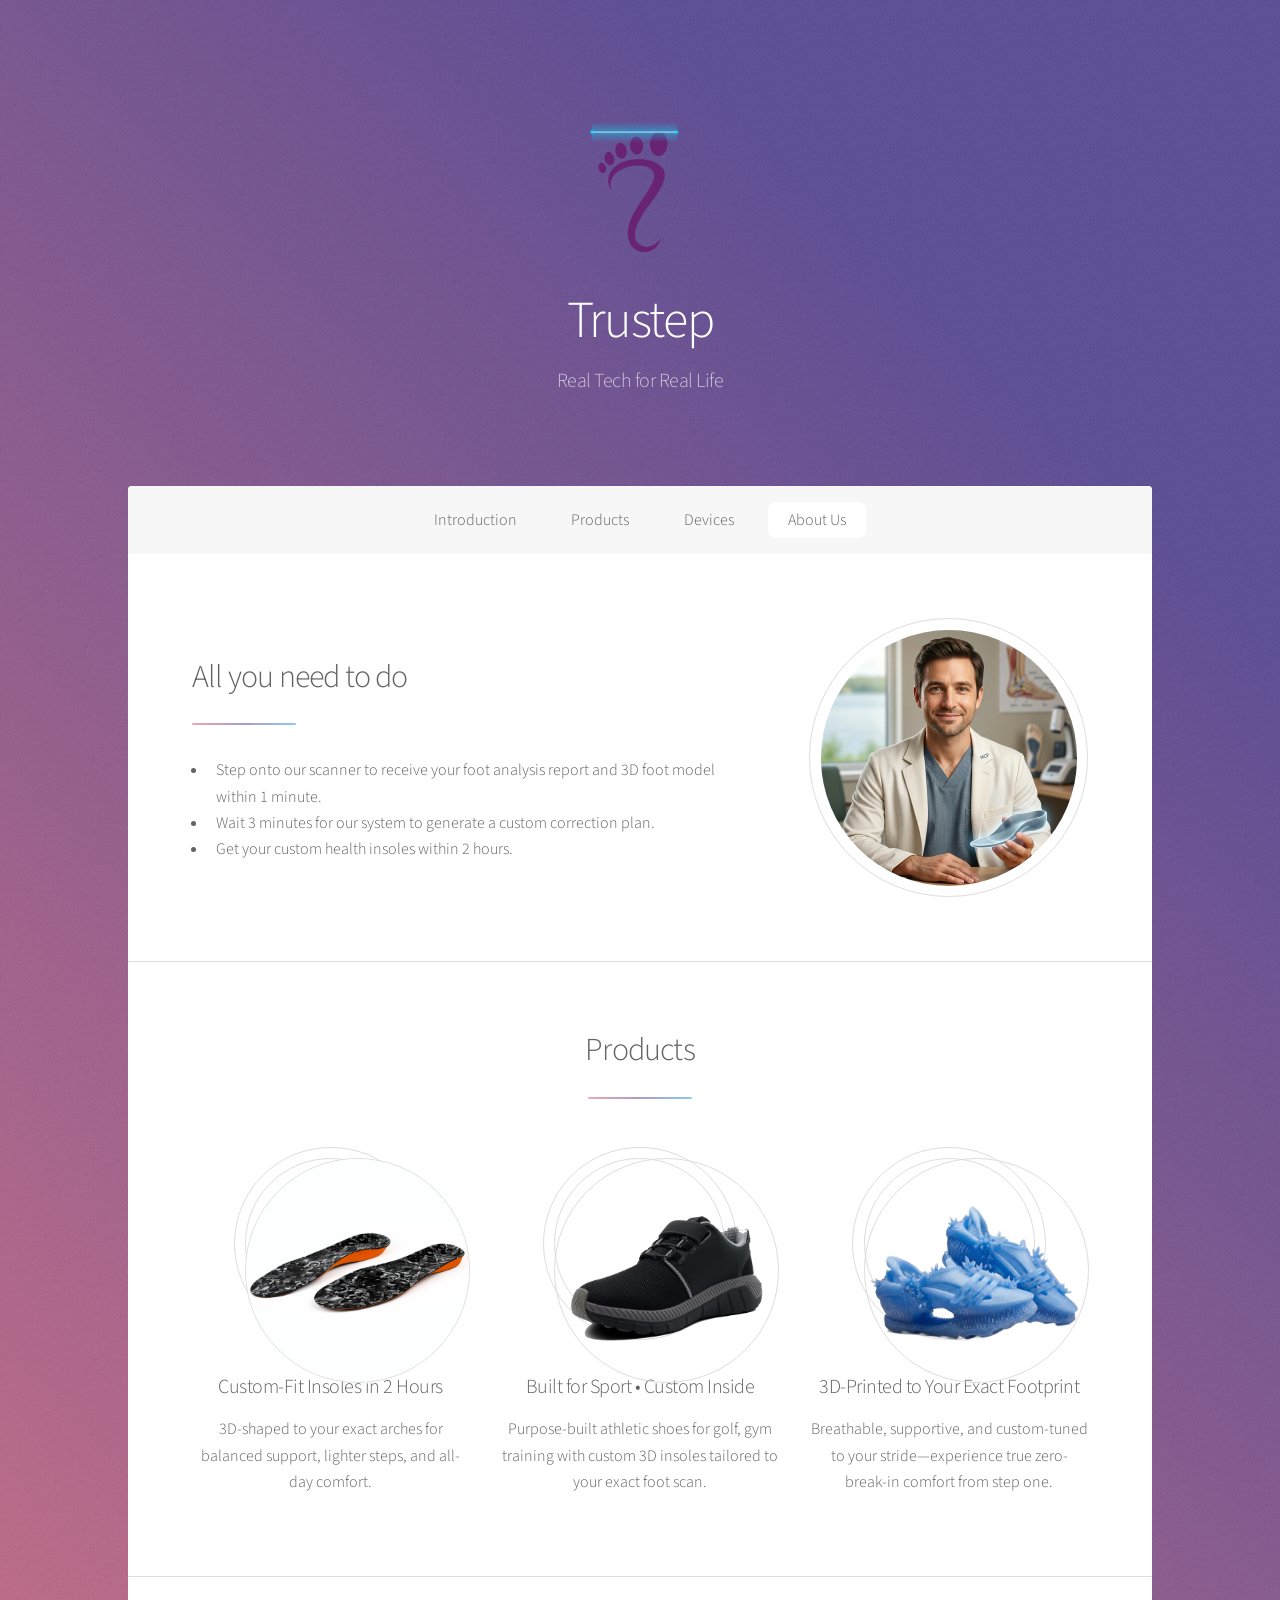
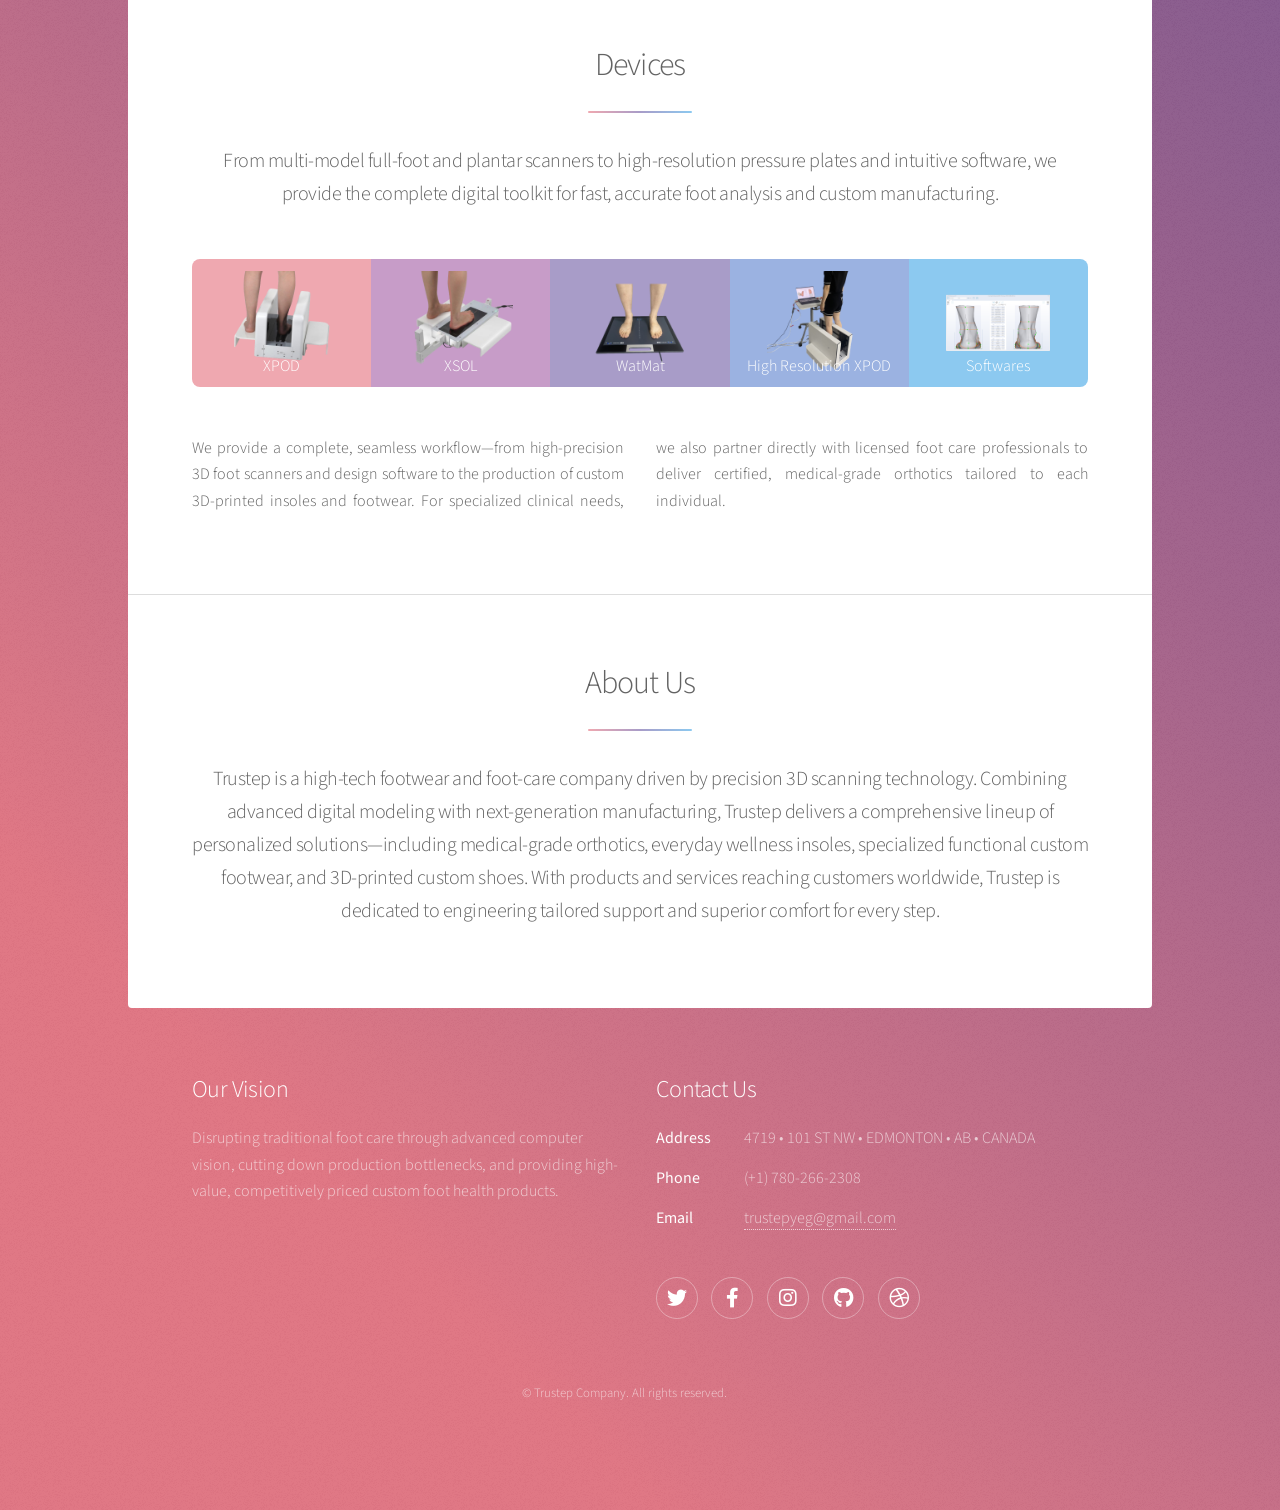
==== index.html @ 78e0ed6f "更改功能性运动鞋描述" ====
﻿<!DOCTYPE HTML>
<!--
	Stellar by HTML5 UP
	html5up.net | @ajlkn
	Free for personal and commercial use under the CCA 3.0 license (html5up.net/license)
-->
<html lang="en">

<head>
	<meta charset="utf-8" />
	<meta name="viewport" content="width=device-width, initial-scale=1, user-scalable=no" />
	<title>Trustep | 3D Foot Scanning, Custom Orthotics &amp; Footwear</title>
	<meta name="description"
		content="Trustep combines precision 3D foot scanning with custom insoles, medical-grade orthotics, and 3D-printed footwear for personalized comfort and support." />
	<link rel="canonical" href="https://trustep.ca/" />
	<meta property="og:type" content="website" />
	<meta property="og:site_name" content="Trustep" />
	<meta property="og:title" content="Trustep | 3D Foot Scanning, Custom Orthotics &amp; Footwear" />
	<meta property="og:description"
		content="Precision 3D foot scanning, custom insoles, medical-grade orthotics, and 3D-printed footwear for personalized comfort and support." />
	<meta property="og:url" content="https://trustep.ca/" />
	<meta property="og:image" content="https://trustep.ca/images/xpod_preview.png" />
	<meta name="twitter:card" content="summary_large_image" />
	<meta name="twitter:title" content="Trustep | 3D Foot Scanning, Custom Orthotics &amp; Footwear" />
	<meta name="twitter:description"
		content="Precision 3D foot scanning, custom insoles, medical-grade orthotics, and 3D-printed footwear for personalized comfort and support." />
	<meta name="twitter:image" content="https://trustep.ca/images/xpod_preview.png" />
	<script type="application/ld+json">
	{
		"@context": "https://schema.org",
		"@type": "Organization",
		"name": "Trustep",
		"url": "https://trustep.ca/",
		"logo": "https://trustep.ca/images/logo.svg",
		"description": "Trustep combines precision 3D foot scanning with custom insoles, medical-grade orthotics, and 3D-printed footwear."
	}
	</script>
	<link rel="stylesheet" href="assets/css/main.css" />
	<noscript>
		<link rel="stylesheet" href="assets/css/noscript.css" />
	</noscript>
</head>

<body class="is-preload">

	<!-- Wrapper -->
	<div id="wrapper">

		<!-- Header -->
		<header id="header" class="alt">
			<span class="logo"><img src="images/logo.svg" alt="" /></span>
			<h1>Trustep</h1>
			<p>Real Tech for Real Life</p>
		</header>

		<!-- Nav -->
		<nav id="nav">
			<ul>
				<li><a href="#intro" class="active">Introduction</a></li>
				<li><a href="#first">Products</a></li>
				<li><a href="#second">Devices</a></li>
				<li><a href="#cta">About Us</a></li>
			</ul>
		</nav>

		<!-- Main -->
		<div id="main">

			<!-- Introduction -->
			<section id="intro" class="main">
				<div class="spotlight">
					<div class="content">
						<header class="major">
							<h2>All you need to do</h2>
						</header>
						<ul>
							<li>Step onto our scanner to receive your foot analysis report and 3D foot model within 1
								minute.</li>
							<li>Wait 3 minutes for our system to generate a custom correction plan.</li>
							<li>Get
								your custom health insoles within 2 hours.</li>
						</ul>
						<!-- <ul class="actions">
							<li><a href="generic.html" class="button">Learn More</a></li>
						</ul> -->
					</div>
					<span class="image"><img src="images/ai_avatar.png" alt="Trustep foot scanning technology" /></span>
				</div>
			</section>

			<!-- First Section -->
			<section id="first" class="main special">
				<header class="major">
					<h2>Products</h2>
				</header>
				<ul class="features">
					<li>
						<span class="icon solid major style1 fa-code image-only"><img class="feature-image"
								src="images/insoles.png" alt="Insoles"></span>
						<h3>Custom-Fit Insoles in 2 Hours</h3>
						<p>3D-shaped to your exact arches for balanced support, lighter steps, and all-day comfort.</p>
					</li>
					<li>
						<span class="icon major style3 fa-copy image-only"><img class="feature-image"
								src="images/shoe.png" alt="Custom-fit footwear by Trustep"></span>
						<h3>Built for Sport &bull; Custom Inside</h3>
						<p>Purpose-built athletic shoes for golf, gym training with
							custom 3D insoles tailored to your exact foot scan.</p>
					</li>
					<li>
						<span class="icon major style5 fa-gem image-only"><img class="feature-image"
								src="images/3Dshoes.png" alt="3D Print Shoes"></span>
						<h3>3D-Printed to Your Exact Footprint</h3>
						<p>Breathable, supportive, and custom-tuned to your stride—experience true zero-break-in comfort
							from step one.</p>
					</li>
				</ul>
				<footer class="major">
					<!-- <ul class="actions special">
						<li><a href="generic.html" class="button">Learn More</a></li>
					</ul> -->
				</footer>
			</section>

			<!-- Second Section -->
			<section id="second" class="main special">
				<header class="major">
					<h2>Devices</h2>
					<p>From multi-model full-foot and plantar scanners to high-resolution pressure plates and intuitive
						software, we provide the complete digital toolkit for fast, accurate foot analysis and custom
						manufacturing.</p>
				</header>
				<ul class="statistics">
					<li class="style1 image-tile">
						<div class="image-tile__content">
							<img src="images/xpod_preview.png" alt="XPOD preview">
							<span>XPOD</span>
						</div>
					</li>
					<li class="style2 image-tile">
						<div class="image-tile__content">
							<img src="images/xsole_preview.png" alt="XSOL preview">
							<span>XSOL</span>
						</div>
					</li>
					<li class="style3 image-tile">
						<div class="image-tile__content">
							<img src="images/mat_preview.png" alt="MAT preview">
							<span>WatMat</span>
						</div>
					</li>
					<li class="style4 image-tile">
						<div class="image-tile__content">
							<img src="images/xpod_hd350_preview.png" alt="XOPD HD350 preview">
							<span>High Resolution XPOD</span>
						</div>
					</li>
					<li class="style5 image-tile">
						<div class="image-tile__content">
							<img src="images/software_preview.png" alt="Softwares preview">
							<span>Softwares</span>
						</div>
					</li>
				</ul>
				<p class="content">We provide a complete, seamless workflow—from high-precision 3D foot scanners and
					design software to the production of custom 3D-printed insoles and footwear. For specialized
					clinical needs, we also partner directly with licensed foot care professionals to deliver certified,
					medical-grade orthotics tailored to each individual.</p>
				<footer class="major">
					<!-- <ul class="actions special">
						<li><a href="generic.html" class="button">Learn More</a></li>
					</ul> -->
				</footer>
			</section>

			<!-- Get Started -->
			<section id="cta" class="main special">
				<header class="major">
					<h2>About Us</h2>
					<p>Trustep is a high-tech footwear and foot-care company driven by precision 3D scanning technology.
						Combining advanced digital modeling with next-generation manufacturing, Trustep delivers a
						comprehensive lineup of personalized solutions—including medical-grade orthotics, everyday
						wellness insoles, specialized functional custom footwear, and 3D-printed custom shoes. With
						products and services reaching customers worldwide, Trustep is dedicated to engineering tailored
						support and superior comfort for every step.</p>
				</header>
				<footer class="major">
					<!-- <ul class="actions special">
						<li><a href="generic.html" class="button primary">Get Started</a></li>
						<li><a href="generic.html" class="button">Learn More</a></li>
					</ul> -->
				</footer>
			</section>

		</div>

		<!-- Footer -->
		<footer id="footer">
			<section>
				<h2>Our Vision</h2>
				<p>Disrupting traditional foot care through advanced computer vision, cutting down production
					bottlenecks, and providing high-value, competitively priced custom foot health products.</p>
				<!-- <ul class="actions">
					<li><a href="generic.html" class="button">Learn More</a></li>
				</ul> -->
			</section>
			<section>
				<h2>Contact Us</h2>
				<dl class="alt">
					<dt>Address</dt>
					<dd>4719 &bull; 101 ST NW &bull; EDMONTON &bull; AB &bull; CANADA</dd>
					<dt>Phone</dt>
					<dd>(+1) 780-266-2308</dd>
					<dt>Email</dt>
					<dd><a href="mailto:trustepyeg@gmail.com">trustepyeg@gmail.com</a></dd>
				</dl>
				<ul class="icons">
					<li><a href="#" class="icon brands fa-twitter alt"><span class="label">Twitter</span></a></li>
					<li><a href="https://www.facebook.com/profile.php?id=61588137684537"
							class="icon brands fa-facebook-f alt" target="_blank" rel="noopener noreferrer"><span
								class="label">Facebook</span></a></li>
					<li><a href="#" class="icon brands fa-instagram alt"><span class="label">Instagram</span></a></li>
					<li><a href="#" class="icon brands fa-github alt"><span class="label">GitHub</span></a></li>
					<li><a href="#" class="icon brands fa-dribbble alt"><span class="label">Dribbble</span></a></li>
				</ul>
			</section>
			<p class="copyright">&copy; Trustep Company. All rights reserved.</p>
		</footer>

	</div>

	<!-- Scripts -->
	<script src="assets/js/jquery.min.js"></script>
	<script src="assets/js/jquery.scrollex.min.js"></script>
	<script src="assets/js/jquery.scrolly.min.js"></script>
	<script src="assets/js/browser.min.js"></script>
	<script src="assets/js/breakpoints.min.js"></script>
	<script src="assets/js/util.js"></script>
	<script src="assets/js/main.js"></script>

</body>

</html>
---- assets/css/main.css ----
@import url(fontawesome-all.min.css);
@import 'https://fonts.googleapis.com/css?family=Source+Sans+Pro:300,400';

/*
	Stellar by HTML5 UP
	html5up.net | @ajlkn
	Free for personal and commercial use under the CCA 3.0 license (html5up.net/license)
*/

html, body, div, span, applet, object,
iframe, h1, h2, h3, h4, h5, h6, p, blockquote,
pre, a, abbr, acronym, address, big, cite,
code, del, dfn, em, img, ins, kbd, q, s, samp,
small, strike, strong, sub, sup, tt, var, b,
u, i, center, dl, dt, dd, ol, ul, li, fieldset,
form, label, legend, table, caption, tbody,
tfoot, thead, tr, th, td, article, aside,
canvas, details, embed, figure, figcaption,
footer, header, hgroup, menu, nav, output, ruby,
section, summary, time, mark, audio, video {
	margin: 0;
	padding: 0;
	border: 0;
	font-size: 100%;
	font: inherit;
	vertical-align: baseline;}

article, aside, details, figcaption, figure,
footer, header, hgroup, menu, nav, section {
	display: block;}

body {
	line-height: 1;
}

ol, ul {
	list-style: none;
}

blockquote, q {
	quotes: none;
}

	blockquote:before, blockquote:after, q:before, q:after {
		content: '';
		content: none;
	}

table {
	border-collapse: collapse;
	border-spacing: 0;
}

body {
	-webkit-text-size-adjust: none;
}

mark {
	background-color: transparent;
	color: inherit;
}

input::-moz-focus-inner {
	border: 0;
	padding: 0;
}

input, select, textarea {
	-moz-appearance: none;
	-webkit-appearance: none;
	-ms-appearance: none;
	appearance: none;
}

/* Basic */

	@-ms-viewport {
		width: device-width;
	}

	body {
		-ms-overflow-style: scrollbar;
	}

	@media screen and (max-width: 480px) {

		html, body {
			min-width: 320px;
		}

	}

	html {
		box-sizing: border-box;
	}

	*, *:before, *:after {
		box-sizing: inherit;
	}

	body {
		background-color: #935d8c;
		background-image: url("images/overlay.png"), -moz-linear-gradient(45deg, #e37682 15%, #5f4d93 85%);
		background-image: url("images/overlay.png"), -webkit-linear-gradient(45deg, #e37682 15%, #5f4d93 85%);
		background-image: url("images/overlay.png"), -ms-linear-gradient(45deg, #e37682 15%, #5f4d93 85%);
		background-image: url("images/overlay.png"), linear-gradient(45deg, #e37682 15%, #5f4d93 85%);
	}

		body.is-preload *, body.is-preload *:before, body.is-preload *:after {
			-moz-animation: none !important;
			-webkit-animation: none !important;
			-ms-animation: none !important;
			animation: none !important;
			-moz-transition: none !important;
			-webkit-transition: none !important;
			-ms-transition: none !important;
			transition: none !important;
		}

/* Type */

	body {
		background-color: #935d8c;
		color: rgba(255, 255, 255, 0.65);
	}

	body, input, select, textarea {
		font-family: "Source Sans Pro", Helvetica, sans-serif;
		font-size: 17pt;
		font-weight: 300;
		line-height: 1.65;
	}

		@media screen and (max-width: 1680px) {

			body, input, select, textarea {
				font-size: 14pt;
			}

		}

		@media screen and (max-width: 1280px) {

			body, input, select, textarea {
				font-size: 12pt;
			}

		}

		@media screen and (max-width: 360px) {

			body, input, select, textarea {
				font-size: 11pt;
			}

		}

	a {
		-moz-transition: color 0.2s ease, border-bottom 0.2s ease;
		-webkit-transition: color 0.2s ease, border-bottom 0.2s ease;
		-ms-transition: color 0.2s ease, border-bottom 0.2s ease;
		transition: color 0.2s ease, border-bottom 0.2s ease;
		text-decoration: none;
		border-bottom: dotted 1px;
		color: inherit;
	}

		a:hover {
			border-bottom-color: transparent;
		}

	strong, b {
		font-weight: 400;
	}

	em, i {
		font-style: italic;
	}

	p {
		margin: 0 0 2em 0;
	}

		p.content {
			-moz-columns: 20em 2;
			-webkit-columns: 20em 2;
			-ms-columns: 20em 2;
			columns: 20em 2;
			-moz-column-gap: 2em;
			-webkit-column-gap: 2em;
			-ms-column-gap: 2em;
			column-gap: 2em;
			text-align: justify;
		}

	h1, h2, h3, h4, h5, h6 {
		font-weight: 300;
		line-height: 1.5;
		margin: 0 0 0.7em 0;
		letter-spacing: -0.025em;
	}

		h1 a, h2 a, h3 a, h4 a, h5 a, h6 a {
			color: inherit;
			text-decoration: none;
		}

	h1 {
		font-size: 2.5em;
		line-height: 1.2;
	}

	h2 {
		font-size: 1.5em;
	}

	h3 {
		font-size: 1.25em;
	}

	h4 {
		font-size: 1.1em;
	}

	h5 {
		font-size: 0.9em;
	}

	h6 {
		font-size: 0.7em;
	}

	@media screen and (max-width: 736px) {

		h1 {
			font-size: 2em;
		}

	}

	sub {
		font-size: 0.8em;
		position: relative;
		top: 0.5em;
	}

	sup {
		font-size: 0.8em;
		position: relative;
		top: -0.5em;
	}

	blockquote {
		border-left: solid 4px;
		font-style: italic;
		margin: 0 0 2em 0;
		padding: 0.5em 0 0.5em 2em;
	}

	code {
		border-radius: 8px;
		border: solid 1px;
		font-family: "Courier New", monospace;
		font-size: 0.9em;
		margin: 0 0.25em;
		padding: 0.25em 0.65em;
	}

	pre {
		-webkit-overflow-scrolling: touch;
		font-family: "Courier New", monospace;
		font-size: 0.9em;
		margin: 0 0 2em 0;
	}

		pre code {
			display: block;
			line-height: 1.75;
			padding: 1em 1.5em;
			overflow-x: auto;
		}

	hr {
		border: 0;
		border-bottom: solid 1px;
		margin: 2em 0;
	}

		hr.major {
			margin: 3em 0;
		}

	.align-left {
		text-align: left;
	}

	.align-center {
		text-align: center;
	}

	.align-right {
		text-align: right;
	}

	input, select, textarea {
		color: #ffffff;
	}

	a:hover {
		color: #ffffff;
	}

	strong, b {
		color: #ffffff;
	}

	h1, h2, h3, h4, h5, h6 {
		color: #ffffff;
	}

	blockquote {
		border-left-color: rgba(255, 255, 255, 0.35);
	}

	code {
		background: rgba(255, 255, 255, 0.075);
		border-color: rgba(255, 255, 255, 0.35);
	}

	hr {
		border-bottom-color: rgba(255, 255, 255, 0.35);
	}

/* Row */

	.row {
		display: flex;
		flex-wrap: wrap;
		box-sizing: border-box;
		align-items: stretch;
	}

		.row > * {
			box-sizing: border-box;
		}

		.row.gtr-uniform > * > :last-child {
			margin-bottom: 0;
		}

		.row.aln-left {
			justify-content: flex-start;
		}

		.row.aln-center {
			justify-content: center;
		}

		.row.aln-right {
			justify-content: flex-end;
		}

		.row.aln-top {
			align-items: flex-start;
		}

		.row.aln-middle {
			align-items: center;
		}

		.row.aln-bottom {
			align-items: flex-end;
		}

		.row > .imp {
			order: -1;
		}

		.row > .col-1 {
			width: 8.33333%;
		}

		.row > .off-1 {
			margin-left: 8.33333%;
		}

		.row > .col-2 {
			width: 16.66667%;
		}

		.row > .off-2 {
			margin-left: 16.66667%;
		}

		.row > .col-3 {
			width: 25%;
		}

		.row > .off-3 {
			margin-left: 25%;
		}

		.row > .col-4 {
			width: 33.33333%;
		}

		.row > .off-4 {
			margin-left: 33.33333%;
		}

		.row > .col-5 {
			width: 41.66667%;
		}

		.row > .off-5 {
			margin-left: 41.66667%;
		}

		.row > .col-6 {
			width: 50%;
		}

		.row > .off-6 {
			margin-left: 50%;
		}

		.row > .col-7 {
			width: 58.33333%;
		}

		.row > .off-7 {
			margin-left: 58.33333%;
		}

		.row > .col-8 {
			width: 66.66667%;
		}

		.row > .off-8 {
			margin-left: 66.66667%;
		}

		.row > .col-9 {
			width: 75%;
		}

		.row > .off-9 {
			margin-left: 75%;
		}

		.row > .col-10 {
			width: 83.33333%;
		}

		.row > .off-10 {
			margin-left: 83.33333%;
		}

		.row > .col-11 {
			width: 91.66667%;
		}

		.row > .off-11 {
			margin-left: 91.66667%;
		}

		.row > .col-12 {
			width: 100%;
		}

		.row > .off-12 {
			margin-left: 100%;
		}

		.row.gtr-0 {
			margin-top: 0;
			margin-left: 0em;
		}

			.row.gtr-0 > * {
				padding: 0 0 0 0em;
			}

			.row.gtr-0.gtr-uniform {
				margin-top: 0em;
			}

				.row.gtr-0.gtr-uniform > * {
					padding-top: 0em;
				}

		.row.gtr-25 {
			margin-top: 0;
			margin-left: -0.375em;
		}

			.row.gtr-25 > * {
				padding: 0 0 0 0.375em;
			}

			.row.gtr-25.gtr-uniform {
				margin-top: -0.375em;
			}

				.row.gtr-25.gtr-uniform > * {
					padding-top: 0.375em;
				}

		.row.gtr-50 {
			margin-top: 0;
			margin-left: -0.75em;
		}

			.row.gtr-50 > * {
				padding: 0 0 0 0.75em;
			}

			.row.gtr-50.gtr-uniform {
				margin-top: -0.75em;
			}

				.row.gtr-50.gtr-uniform > * {
					padding-top: 0.75em;
				}

		.row {
			margin-top: 0;
			margin-left: -1.5em;
		}

			.row > * {
				padding: 0 0 0 1.5em;
			}

			.row.gtr-uniform {
				margin-top: -1.5em;
			}

				.row.gtr-uniform > * {
					padding-top: 1.5em;
				}

		.row.gtr-150 {
			margin-top: 0;
			margin-left: -2.25em;
		}

			.row.gtr-150 > * {
				padding: 0 0 0 2.25em;
			}

			.row.gtr-150.gtr-uniform {
				margin-top: -2.25em;
			}

				.row.gtr-150.gtr-uniform > * {
					padding-top: 2.25em;
				}

		.row.gtr-200 {
			margin-top: 0;
			margin-left: -3em;
		}

			.row.gtr-200 > * {
				padding: 0 0 0 3em;
			}

			.row.gtr-200.gtr-uniform {
				margin-top: -3em;
			}

				.row.gtr-200.gtr-uniform > * {
					padding-top: 3em;
				}

		@media screen and (max-width: 1680px) {

			.row {
				display: flex;
				flex-wrap: wrap;
				box-sizing: border-box;
				align-items: stretch;
			}

				.row > * {
					box-sizing: border-box;
				}

				.row.gtr-uniform > * > :last-child {
					margin-bottom: 0;
				}

				.row.aln-left {
					justify-content: flex-start;
				}

				.row.aln-center {
					justify-content: center;
				}

				.row.aln-right {
					justify-content: flex-end;
				}

				.row.aln-top {
					align-items: flex-start;
				}

				.row.aln-middle {
					align-items: center;
				}

				.row.aln-bottom {
					align-items: flex-end;
				}

				.row > .imp-xlarge {
					order: -1;
				}

				.row > .col-1-xlarge {
					width: 8.33333%;
				}

				.row > .off-1-xlarge {
					margin-left: 8.33333%;
				}

				.row > .col-2-xlarge {
					width: 16.66667%;
				}

				.row > .off-2-xlarge {
					margin-left: 16.66667%;
				}

				.row > .col-3-xlarge {
					width: 25%;
				}

				.row > .off-3-xlarge {
					margin-left: 25%;
				}

				.row > .col-4-xlarge {
					width: 33.33333%;
				}

				.row > .off-4-xlarge {
					margin-left: 33.33333%;
				}

				.row > .col-5-xlarge {
					width: 41.66667%;
				}

				.row > .off-5-xlarge {
					margin-left: 41.66667%;
				}

				.row > .col-6-xlarge {
					width: 50%;
				}

				.row > .off-6-xlarge {
					margin-left: 50%;
				}

				.row > .col-7-xlarge {
					width: 58.33333%;
				}

				.row > .off-7-xlarge {
					margin-left: 58.33333%;
				}

				.row > .col-8-xlarge {
					width: 66.66667%;
				}

				.row > .off-8-xlarge {
					margin-left: 66.66667%;
				}

				.row > .col-9-xlarge {
					width: 75%;
				}

				.row > .off-9-xlarge {
					margin-left: 75%;
				}

				.row > .col-10-xlarge {
					width: 83.33333%;
				}

				.row > .off-10-xlarge {
					margin-left: 83.33333%;
				}

				.row > .col-11-xlarge {
					width: 91.66667%;
				}

				.row > .off-11-xlarge {
					margin-left: 91.66667%;
				}

				.row > .col-12-xlarge {
					width: 100%;
				}

				.row > .off-12-xlarge {
					margin-left: 100%;
				}

				.row.gtr-0 {
					margin-top: 0;
					margin-left: 0em;
				}

					.row.gtr-0 > * {
						padding: 0 0 0 0em;
					}

					.row.gtr-0.gtr-uniform {
						margin-top: 0em;
					}

						.row.gtr-0.gtr-uniform > * {
							padding-top: 0em;
						}

				.row.gtr-25 {
					margin-top: 0;
					margin-left: -0.375em;
				}

					.row.gtr-25 > * {
						padding: 0 0 0 0.375em;
					}

					.row.gtr-25.gtr-uniform {
						margin-top: -0.375em;
					}

						.row.gtr-25.gtr-uniform > * {
							padding-top: 0.375em;
						}

				.row.gtr-50 {
					margin-top: 0;
					margin-left: -0.75em;
				}

					.row.gtr-50 > * {
						padding: 0 0 0 0.75em;
					}

					.row.gtr-50.gtr-uniform {
						margin-top: -0.75em;
					}

						.row.gtr-50.gtr-uniform > * {
							padding-top: 0.75em;
						}

				.row {
					margin-top: 0;
					margin-left: -1.5em;
				}

					.row > * {
						padding: 0 0 0 1.5em;
					}

					.row.gtr-uniform {
						margin-top: -1.5em;
					}

						.row.gtr-uniform > * {
							padding-top: 1.5em;
						}

				.row.gtr-150 {
					margin-top: 0;
					margin-left: -2.25em;
				}

					.row.gtr-150 > * {
						padding: 0 0 0 2.25em;
					}

					.row.gtr-150.gtr-uniform {
						margin-top: -2.25em;
					}

						.row.gtr-150.gtr-uniform > * {
							padding-top: 2.25em;
						}

				.row.gtr-200 {
					margin-top: 0;
					margin-left: -3em;
				}

					.row.gtr-200 > * {
						padding: 0 0 0 3em;
					}

					.row.gtr-200.gtr-uniform {
						margin-top: -3em;
					}

						.row.gtr-200.gtr-uniform > * {
							padding-top: 3em;
						}

		}

		@media screen and (max-width: 1280px) {

			.row {
				display: flex;
				flex-wrap: wrap;
				box-sizing: border-box;
				align-items: stretch;
			}

				.row > * {
					box-sizing: border-box;
				}

				.row.gtr-uniform > * > :last-child {
					margin-bottom: 0;
				}

				.row.aln-left {
					justify-content: flex-start;
				}

				.row.aln-center {
					justify-content: center;
				}

				.row.aln-right {
					justify-content: flex-end;
				}

				.row.aln-top {
					align-items: flex-start;
				}

				.row.aln-middle {
					align-items: center;
				}

				.row.aln-bottom {
					align-items: flex-end;
				}

				.row > .imp-large {
					order: -1;
				}

				.row > .col-1-large {
					width: 8.33333%;
				}

				.row > .off-1-large {
					margin-left: 8.33333%;
				}

				.row > .col-2-large {
					width: 16.66667%;
				}

				.row > .off-2-large {
					margin-left: 16.66667%;
				}

				.row > .col-3-large {
					width: 25%;
				}

				.row > .off-3-large {
					margin-left: 25%;
				}

				.row > .col-4-large {
					width: 33.33333%;
				}

				.row > .off-4-large {
					margin-left: 33.33333%;
				}

				.row > .col-5-large {
					width: 41.66667%;
				}

				.row > .off-5-large {
					margin-left: 41.66667%;
				}

				.row > .col-6-large {
					width: 50%;
				}

				.row > .off-6-large {
					margin-left: 50%;
				}

				.row > .col-7-large {
					width: 58.33333%;
				}

				.row > .off-7-large {
					margin-left: 58.33333%;
				}

				.row > .col-8-large {
					width: 66.66667%;
				}

				.row > .off-8-large {
					margin-left: 66.66667%;
				}

				.row > .col-9-large {
					width: 75%;
				}

				.row > .off-9-large {
					margin-left: 75%;
				}

				.row > .col-10-large {
					width: 83.33333%;
				}

				.row > .off-10-large {
					margin-left: 83.33333%;
				}

				.row > .col-11-large {
					width: 91.66667%;
				}

				.row > .off-11-large {
					margin-left: 91.66667%;
				}

				.row > .col-12-large {
					width: 100%;
				}

				.row > .off-12-large {
					margin-left: 100%;
				}

				.row.gtr-0 {
					margin-top: 0;
					margin-left: 0em;
				}

					.row.gtr-0 > * {
						padding: 0 0 0 0em;
					}

					.row.gtr-0.gtr-uniform {
						margin-top: 0em;
					}

						.row.gtr-0.gtr-uniform > * {
							padding-top: 0em;
						}

				.row.gtr-25 {
					margin-top: 0;
					margin-left: -0.375em;
				}

					.row.gtr-25 > * {
						padding: 0 0 0 0.375em;
					}

					.row.gtr-25.gtr-uniform {
						margin-top: -0.375em;
					}

						.row.gtr-25.gtr-uniform > * {
							padding-top: 0.375em;
						}

				.row.gtr-50 {
					margin-top: 0;
					margin-left: -0.75em;
				}

					.row.gtr-50 > * {
						padding: 0 0 0 0.75em;
					}

					.row.gtr-50.gtr-uniform {
						margin-top: -0.75em;
					}

						.row.gtr-50.gtr-uniform > * {
							padding-top: 0.75em;
						}

				.row {
					margin-top: 0;
					margin-left: -1.5em;
				}

					.row > * {
						padding: 0 0 0 1.5em;
					}

					.row.gtr-uniform {
						margin-top: -1.5em;
					}

						.row.gtr-uniform > * {
							padding-top: 1.5em;
						}

				.row.gtr-150 {
					margin-top: 0;
					margin-left: -2.25em;
				}

					.row.gtr-150 > * {
						padding: 0 0 0 2.25em;
					}

					.row.gtr-150.gtr-uniform {
						margin-top: -2.25em;
					}

						.row.gtr-150.gtr-uniform > * {
							padding-top: 2.25em;
						}

				.row.gtr-200 {
					margin-top: 0;
					margin-left: -3em;
				}

					.row.gtr-200 > * {
						padding: 0 0 0 3em;
					}

					.row.gtr-200.gtr-uniform {
						margin-top: -3em;
					}

						.row.gtr-200.gtr-uniform > * {
							padding-top: 3em;
						}

		}

		@media screen and (max-width: 980px) {

			.row {
				display: flex;
				flex-wrap: wrap;
				box-sizing: border-box;
				align-items: stretch;
			}

				.row > * {
					box-sizing: border-box;
				}

				.row.gtr-uniform > * > :last-child {
					margin-bottom: 0;
				}

				.row.aln-left {
					justify-content: flex-start;
				}

				.row.aln-center {
					justify-content: center;
				}

				.row.aln-right {
					justify-content: flex-end;
				}

				.row.aln-top {
					align-items: flex-start;
				}

				.row.aln-middle {
					align-items: center;
				}

				.row.aln-bottom {
					align-items: flex-end;
				}

				.row > .imp-medium {
					order: -1;
				}

				.row > .col-1-medium {
					width: 8.33333%;
				}

				.row > .off-1-medium {
					margin-left: 8.33333%;
				}

				.row > .col-2-medium {
					width: 16.66667%;
				}

				.row > .off-2-medium {
					margin-left: 16.66667%;
				}

				.row > .col-3-medium {
					width: 25%;
				}

				.row > .off-3-medium {
					margin-left: 25%;
				}

				.row > .col-4-medium {
					width: 33.33333%;
				}

				.row > .off-4-medium {
					margin-left: 33.33333%;
				}

				.row > .col-5-medium {
					width: 41.66667%;
				}

				.row > .off-5-medium {
					margin-left: 41.66667%;
				}

				.row > .col-6-medium {
					width: 50%;
				}

				.row > .off-6-medium {
					margin-left: 50%;
				}

				.row > .col-7-medium {
					width: 58.33333%;
				}

				.row > .off-7-medium {
					margin-left: 58.33333%;
				}

				.row > .col-8-medium {
					width: 66.66667%;
				}

				.row > .off-8-medium {
					margin-left: 66.66667%;
				}

				.row > .col-9-medium {
					width: 75%;
				}

				.row > .off-9-medium {
					margin-left: 75%;
				}

				.row > .col-10-medium {
					width: 83.33333%;
				}

				.row > .off-10-medium {
					margin-left: 83.33333%;
				}

				.row > .col-11-medium {
					width: 91.66667%;
				}

				.row > .off-11-medium {
					margin-left: 91.66667%;
				}

				.row > .col-12-medium {
					width: 100%;
				}

				.row > .off-12-medium {
					margin-left: 100%;
				}

				.row.gtr-0 {
					margin-top: 0;
					margin-left: 0em;
				}

					.row.gtr-0 > * {
						padding: 0 0 0 0em;
					}

					.row.gtr-0.gtr-uniform {
						margin-top: 0em;
					}

						.row.gtr-0.gtr-uniform > * {
							padding-top: 0em;
						}

				.row.gtr-25 {
					margin-top: 0;
					margin-left: -0.375em;
				}

					.row.gtr-25 > * {
						padding: 0 0 0 0.375em;
					}

					.row.gtr-25.gtr-uniform {
						margin-top: -0.375em;
					}

						.row.gtr-25.gtr-uniform > * {
							padding-top: 0.375em;
						}

				.row.gtr-50 {
					margin-top: 0;
					margin-left: -0.75em;
				}

					.row.gtr-50 > * {
						padding: 0 0 0 0.75em;
					}

					.row.gtr-50.gtr-uniform {
						margin-top: -0.75em;
					}

						.row.gtr-50.gtr-uniform > * {
							padding-top: 0.75em;
						}

				.row {
					margin-top: 0;
					margin-left: -1.5em;
				}

					.row > * {
						padding: 0 0 0 1.5em;
					}

					.row.gtr-uniform {
						margin-top: -1.5em;
					}

						.row.gtr-uniform > * {
							padding-top: 1.5em;
						}

				.row.gtr-150 {
					margin-top: 0;
					margin-left: -2.25em;
				}

					.row.gtr-150 > * {
						padding: 0 0 0 2.25em;
					}

					.row.gtr-150.gtr-uniform {
						margin-top: -2.25em;
					}

						.row.gtr-150.gtr-uniform > * {
							padding-top: 2.25em;
						}

				.row.gtr-200 {
					margin-top: 0;
					margin-left: -3em;
				}

					.row.gtr-200 > * {
						padding: 0 0 0 3em;
					}

					.row.gtr-200.gtr-uniform {
						margin-top: -3em;
					}

						.row.gtr-200.gtr-uniform > * {
							padding-top: 3em;
						}

		}

		@media screen and (max-width: 736px) {

			.row {
				display: flex;
				flex-wrap: wrap;
				box-sizing: border-box;
				align-items: stretch;
			}

				.row > * {
					box-sizing: border-box;
				}

				.row.gtr-uniform > * > :last-child {
					margin-bottom: 0;
				}

				.row.aln-left {
					justify-content: flex-start;
				}

				.row.aln-center {
					justify-content: center;
				}

				.row.aln-right {
					justify-content: flex-end;
				}

				.row.aln-top {
					align-items: flex-start;
				}

				.row.aln-middle {
					align-items: center;
				}

				.row.aln-bottom {
					align-items: flex-end;
				}

				.row > .imp-small {
					order: -1;
				}

				.row > .col-1-small {
					width: 8.33333%;
				}

				.row > .off-1-small {
					margin-left: 8.33333%;
				}

				.row > .col-2-small {
					width: 16.66667%;
				}

				.row > .off-2-small {
					margin-left: 16.66667%;
				}

				.row > .col-3-small {
					width: 25%;
				}

				.row > .off-3-small {
					margin-left: 25%;
				}

				.row > .col-4-small {
					width: 33.33333%;
				}

				.row > .off-4-small {
					margin-left: 33.33333%;
				}

				.row > .col-5-small {
					width: 41.66667%;
				}

				.row > .off-5-small {
					margin-left: 41.66667%;
				}

				.row > .col-6-small {
					width: 50%;
				}

				.row > .off-6-small {
					margin-left: 50%;
				}

				.row > .col-7-small {
					width: 58.33333%;
				}

				.row > .off-7-small {
					margin-left: 58.33333%;
				}

				.row > .col-8-small {
					width: 66.66667%;
				}

				.row > .off-8-small {
					margin-left: 66.66667%;
				}

				.row > .col-9-small {
					width: 75%;
				}

				.row > .off-9-small {
					margin-left: 75%;
				}

				.row > .col-10-small {
					width: 83.33333%;
				}

				.row > .off-10-small {
					margin-left: 83.33333%;
				}

				.row > .col-11-small {
					width: 91.66667%;
				}

				.row > .off-11-small {
					margin-left: 91.66667%;
				}

				.row > .col-12-small {
					width: 100%;
				}

				.row > .off-12-small {
					margin-left: 100%;
				}

				.row.gtr-0 {
					margin-top: 0;
					margin-left: 0em;
				}

					.row.gtr-0 > * {
						padding: 0 0 0 0em;
					}

					.row.gtr-0.gtr-uniform {
						margin-top: 0em;
					}

						.row.gtr-0.gtr-uniform > * {
							padding-top: 0em;
						}

				.row.gtr-25 {
					margin-top: 0;
					margin-left: -0.25em;
				}

					.row.gtr-25 > * {
						padding: 0 0 0 0.25em;
					}

					.row.gtr-25.gtr-uniform {
						margin-top: -0.25em;
					}

						.row.gtr-25.gtr-uniform > * {
							padding-top: 0.25em;
						}

				.row.gtr-50 {
					margin-top: 0;
					margin-left: -0.5em;
				}

					.row.gtr-50 > * {
						padding: 0 0 0 0.5em;
					}

					.row.gtr-50.gtr-uniform {
						margin-top: -0.5em;
					}

						.row.gtr-50.gtr-uniform > * {
							padding-top: 0.5em;
						}

				.row {
					margin-top: 0;
					margin-left: -1em;
				}

					.row > * {
						padding: 0 0 0 1em;
					}

					.row.gtr-uniform {
						margin-top: -1em;
					}

						.row.gtr-uniform > * {
							padding-top: 1em;
						}

				.row.gtr-150 {
					margin-top: 0;
					margin-left: -1.5em;
				}

					.row.gtr-150 > * {
						padding: 0 0 0 1.5em;
					}

					.row.gtr-150.gtr-uniform {
						margin-top: -1.5em;
					}

						.row.gtr-150.gtr-uniform > * {
							padding-top: 1.5em;
						}

				.row.gtr-200 {
					margin-top: 0;
					margin-left: -2em;
				}

					.row.gtr-200 > * {
						padding: 0 0 0 2em;
					}

					.row.gtr-200.gtr-uniform {
						margin-top: -2em;
					}

						.row.gtr-200.gtr-uniform > * {
							padding-top: 2em;
						}

		}

		@media screen and (max-width: 480px) {

			.row {
				display: flex;
				flex-wrap: wrap;
				box-sizing: border-box;
				align-items: stretch;
			}

				.row > * {
					box-sizing: border-box;
				}

				.row.gtr-uniform > * > :last-child {
					margin-bottom: 0;
				}

				.row.aln-left {
					justify-content: flex-start;
				}

				.row.aln-center {
					justify-content: center;
				}

				.row.aln-right {
					justify-content: flex-end;
				}

				.row.aln-top {
					align-items: flex-start;
				}

				.row.aln-middle {
					align-items: center;
				}

				.row.aln-bottom {
					align-items: flex-end;
				}

				.row > .imp-xsmall {
					order: -1;
				}

				.row > .col-1-xsmall {
					width: 8.33333%;
				}

				.row > .off-1-xsmall {
					margin-left: 8.33333%;
				}

				.row > .col-2-xsmall {
					width: 16.66667%;
				}

				.row > .off-2-xsmall {
					margin-left: 16.66667%;
				}

				.row > .col-3-xsmall {
					width: 25%;
				}

				.row > .off-3-xsmall {
					margin-left: 25%;
				}

				.row > .col-4-xsmall {
					width: 33.33333%;
				}

				.row > .off-4-xsmall {
					margin-left: 33.33333%;
				}

				.row > .col-5-xsmall {
					width: 41.66667%;
				}

				.row > .off-5-xsmall {
					margin-left: 41.66667%;
				}

				.row > .col-6-xsmall {
					width: 50%;
				}

				.row > .off-6-xsmall {
					margin-left: 50%;
				}

				.row > .col-7-xsmall {
					width: 58.33333%;
				}

				.row > .off-7-xsmall {
					margin-left: 58.33333%;
				}

				.row > .col-8-xsmall {
					width: 66.66667%;
				}

				.row > .off-8-xsmall {
					margin-left: 66.66667%;
				}

				.row > .col-9-xsmall {
					width: 75%;
				}

				.row > .off-9-xsmall {
					margin-left: 75%;
				}

				.row > .col-10-xsmall {
					width: 83.33333%;
				}

				.row > .off-10-xsmall {
					margin-left: 83.33333%;
				}

				.row > .col-11-xsmall {
					width: 91.66667%;
				}

				.row > .off-11-xsmall {
					margin-left: 91.66667%;
				}

				.row > .col-12-xsmall {
					width: 100%;
				}

				.row > .off-12-xsmall {
					margin-left: 100%;
				}

				.row.gtr-0 {
					margin-top: 0;
					margin-left: 0em;
				}

					.row.gtr-0 > * {
						padding: 0 0 0 0em;
					}

					.row.gtr-0.gtr-uniform {
						margin-top: 0em;
					}

						.row.gtr-0.gtr-uniform > * {
							padding-top: 0em;
						}

				.row.gtr-25 {
					margin-top: 0;
					margin-left: -0.3125em;
				}

					.row.gtr-25 > * {
						padding: 0 0 0 0.3125em;
					}

					.row.gtr-25.gtr-uniform {
						margin-top: -0.3125em;
					}

						.row.gtr-25.gtr-uniform > * {
							padding-top: 0.3125em;
						}

				.row.gtr-50 {
					margin-top: 0;
					margin-left: -0.625em;
				}

					.row.gtr-50 > * {
						padding: 0 0 0 0.625em;
					}

					.row.gtr-50.gtr-uniform {
						margin-top: -0.625em;
					}

						.row.gtr-50.gtr-uniform > * {
							padding-top: 0.625em;
						}

				.row {
					margin-top: 0;
					margin-left: -1.25em;
				}

					.row > * {
						padding: 0 0 0 1.25em;
					}

					.row.gtr-uniform {
						margin-top: -1.25em;
					}

						.row.gtr-uniform > * {
							padding-top: 1.25em;
						}

				.row.gtr-150 {
					margin-top: 0;
					margin-left: -1.875em;
				}

					.row.gtr-150 > * {
						padding: 0 0 0 1.875em;
					}

					.row.gtr-150.gtr-uniform {
						margin-top: -1.875em;
					}

						.row.gtr-150.gtr-uniform > * {
							padding-top: 1.875em;
						}

				.row.gtr-200 {
					margin-top: 0;
					margin-left: -2.5em;
				}

					.row.gtr-200 > * {
						padding: 0 0 0 2.5em;
					}

					.row.gtr-200.gtr-uniform {
						margin-top: -2.5em;
					}

						.row.gtr-200.gtr-uniform > * {
							padding-top: 2.5em;
						}

		}

/* Box */

	.box {
		border-radius: 8px;
		border: solid;
		margin-bottom: 2em;
		padding: 1.5em;
	}

		.box > :last-child,
		.box > :last-child > :last-child,
		.box > :last-child > :last-child > :last-child {
			margin-bottom: 0;
		}

		.box.alt {
			border: 0;
			border-radius: 0;
			padding: 0;
		}

	.box {
		border-color: rgba(255, 255, 255, 0.35);
	}

/* Button */

	input[type="submit"],
	input[type="reset"],
	input[type="button"],
	button,
	.button {
		-moz-appearance: none;
		-webkit-appearance: none;
		-ms-appearance: none;
		appearance: none;
		-moz-transition: background-color 0.2s ease-in-out, color 0.2s ease-in-out;
		-webkit-transition: background-color 0.2s ease-in-out, color 0.2s ease-in-out;
		-ms-transition: background-color 0.2s ease-in-out, color 0.2s ease-in-out;
		transition: background-color 0.2s ease-in-out, color 0.2s ease-in-out;
		border-radius: 8px;
		border: 0;
		cursor: pointer;
		display: inline-block;
		font-weight: 300;
		height: 2.75em;
		line-height: 2.75em;
		min-width: 9.25em;
		padding: 0 1.5em;
		text-align: center;
		text-decoration: none;
		white-space: nowrap;
	}

		input[type="submit"].icon,
		input[type="reset"].icon,
		input[type="button"].icon,
		button.icon,
		.button.icon {
			padding-left: 1.35em;
		}

			input[type="submit"].icon:before,
			input[type="reset"].icon:before,
			input[type="button"].icon:before,
			button.icon:before,
			.button.icon:before {
				margin-right: 0.5em;
			}

		input[type="submit"].fit,
		input[type="reset"].fit,
		input[type="button"].fit,
		button.fit,
		.button.fit {
			width: 100%;
		}

		input[type="submit"].small,
		input[type="reset"].small,
		input[type="button"].small,
		button.small,
		.button.small {
			font-size: 0.8em;
		}

		input[type="submit"].large,
		input[type="reset"].large,
		input[type="button"].large,
		button.large,
		.button.large {
			font-size: 1.35em;
		}

		input[type="submit"].disabled, input[type="submit"]:disabled,
		input[type="reset"].disabled,
		input[type="reset"]:disabled,
		input[type="button"].disabled,
		input[type="button"]:disabled,
		button.disabled,
		button:disabled,
		.button.disabled,
		.button:disabled {
			pointer-events: none;
			opacity: 0.25;
		}

		@media screen and (max-width: 736px) {

			input[type="submit"],
			input[type="reset"],
			input[type="button"],
			button,
			.button {
				min-width: 0;
			}

		}

	input[type="submit"],
	input[type="reset"],
	input[type="button"],
	button,
	.button {
		background-color: transparent;
		box-shadow: inset 0 0 0 1px rgba(255, 255, 255, 0.35);
		color: #ffffff !important;
	}

		input[type="submit"]:hover,
		input[type="reset"]:hover,
		input[type="button"]:hover,
		button:hover,
		.button:hover {
			background-color: rgba(255, 255, 255, 0.075);
		}

		input[type="submit"]:active,
		input[type="reset"]:active,
		input[type="button"]:active,
		button:active,
		.button:active {
			background-color: rgba(255, 255, 255, 0.2);
		}

		input[type="submit"].icon:before,
		input[type="reset"].icon:before,
		input[type="button"].icon:before,
		button.icon:before,
		.button.icon:before {
			color: rgba(255, 255, 255, 0.5);
		}

		input[type="submit"].primary,
		input[type="reset"].primary,
		input[type="button"].primary,
		button.primary,
		.button.primary {
			background-color: #8cc9f0;
			color: #ffffff !important;
			box-shadow: none;
		}

			input[type="submit"].primary:hover,
			input[type="reset"].primary:hover,
			input[type="button"].primary:hover,
			button.primary:hover,
			.button.primary:hover {
				background-color: #9acff2;
			}

			input[type="submit"].primary:active,
			input[type="reset"].primary:active,
			input[type="button"].primary:active,
			button.primary:active,
			.button.primary:active {
				background-color: #7ec3ee;
			}

			input[type="submit"].primary.icon:before,
			input[type="reset"].primary.icon:before,
			input[type="button"].primary.icon:before,
			button.primary.icon:before,
			.button.primary.icon:before {
				color: #ffffff !important;
			}

/* Form */

	form {
		margin: 0 0 2em 0;
	}

	label {
		display: block;
		font-size: 0.9em;
		font-weight: 400;
		margin: 0 0 1em 0;
	}

	input[type="text"],
	input[type="password"],
	input[type="email"],
	select,
	textarea {
		-moz-appearance: none;
		-webkit-appearance: none;
		-ms-appearance: none;
		appearance: none;
		border-radius: 8px;
		border: solid 1px;
		color: inherit;
		display: block;
		outline: 0;
		padding: 0 1em;
		text-decoration: none;
		width: 100%;
	}

		input[type="text"]:invalid,
		input[type="password"]:invalid,
		input[type="email"]:invalid,
		select:invalid,
		textarea:invalid {
			box-shadow: none;
		}

	select {
		background-size: 1.25rem;
		background-repeat: no-repeat;
		background-position: calc(100% - 1rem) center;
		height: 2.75em;
		padding-right: 2.75em;
		text-overflow: ellipsis;
	}

		select:focus::-ms-value {
			background-color: transparent;
		}

		select::-ms-expand {
			display: none;
		}

	input[type="text"],
	input[type="password"],
	input[type="email"],
	select {
		height: 2.75em;
	}

	textarea {
		padding: 0.75em 1em;
	}

	input[type="checkbox"],
	input[type="radio"] {
		-moz-appearance: none;
		-webkit-appearance: none;
		-ms-appearance: none;
		appearance: none;
		display: block;
		float: left;
		margin-right: -2em;
		opacity: 0;
		width: 1em;
		z-index: -1;
	}

		input[type="checkbox"] + label,
		input[type="radio"] + label {
			text-decoration: none;
			cursor: pointer;
			display: inline-block;
			font-size: 1em;
			font-weight: 300;
			padding-left: 2.4em;
			padding-right: 0.75em;
			position: relative;
		}

			input[type="checkbox"] + label:before,
			input[type="radio"] + label:before {
				-moz-osx-font-smoothing: grayscale;
				-webkit-font-smoothing: antialiased;
				display: inline-block;
				font-style: normal;
				font-variant: normal;
				text-rendering: auto;
				line-height: 1;
				text-transform: none !important;
				font-family: 'Font Awesome 5 Free';
				font-weight: 900;
			}

			input[type="checkbox"] + label:before,
			input[type="radio"] + label:before {
				border-radius: 8px;
				border: solid 1px;
				content: '';
				display: inline-block;
				font-size: 0.8em;
				height: 2.0625em;
				left: 0;
				line-height: 2.0625em;
				position: absolute;
				text-align: center;
				top: 0;
				width: 2.0625em;
			}

		input[type="checkbox"]:checked + label:before,
		input[type="radio"]:checked + label:before {
			content: '\f00c';
		}

	input[type="checkbox"] + label:before {
		border-radius: 8px;
	}

	input[type="radio"] + label:before {
		border-radius: 100%;
	}

	::-webkit-input-placeholder {
		opacity: 1.0;
	}

	:-moz-placeholder {
		opacity: 1.0;
	}

	::-moz-placeholder {
		opacity: 1.0;
	}

	:-ms-input-placeholder {
		opacity: 1.0;
	}

	label {
		color: #ffffff;
	}

	input[type="text"],
	input[type="password"],
	input[type="email"],
	select,
	textarea {
		background-color: rgba(255, 255, 255, 0.075);
		border-color: rgba(255, 255, 255, 0.35);
	}

		input[type="text"]:focus,
		input[type="password"]:focus,
		input[type="email"]:focus,
		select:focus,
		textarea:focus {
			border-color: #8cc9f0;
			box-shadow: 0 0 0 1px #8cc9f0;
		}

	select {
		background-image: url("data:image/svg+xml;charset=utf8,%3Csvg xmlns='http://www.w3.org/2000/svg' width='40' height='40' preserveAspectRatio='none' viewBox='0 0 40 40'%3E%3Cpath d='M9.4,12.3l10.4,10.4l10.4-10.4c0.2-0.2,0.5-0.4,0.9-0.4c0.3,0,0.6,0.1,0.9,0.4l3.3,3.3c0.2,0.2,0.4,0.5,0.4,0.9 c0,0.4-0.1,0.6-0.4,0.9L20.7,31.9c-0.2,0.2-0.5,0.4-0.9,0.4c-0.3,0-0.6-0.1-0.9-0.4L4.3,17.3c-0.2-0.2-0.4-0.5-0.4-0.9 c0-0.4,0.1-0.6,0.4-0.9l3.3-3.3c0.2-0.2,0.5-0.4,0.9-0.4S9.1,12.1,9.4,12.3z' fill='rgba(255, 255, 255, 0.35)' /%3E%3C/svg%3E");
	}

		select option {
			color: #ffffff;
			background: #935d8c;
		}

	input[type="checkbox"] + label,
	input[type="radio"] + label {
		color: rgba(255, 255, 255, 0.65);
	}

		input[type="checkbox"] + label:before,
		input[type="radio"] + label:before {
			background: rgba(255, 255, 255, 0.075);
			border-color: rgba(255, 255, 255, 0.35);
		}

	input[type="checkbox"]:checked + label:before,
	input[type="radio"]:checked + label:before {
		background-color: #ffffff;
		border-color: #ffffff;
		color: #935d8c;
	}

	input[type="checkbox"]:focus + label:before,
	input[type="radio"]:focus + label:before {
		border-color: #8cc9f0;
		box-shadow: 0 0 0 1px #8cc9f0;
	}

	::-webkit-input-placeholder {
		color: rgba(255, 255, 255, 0.5) !important;
	}

	:-moz-placeholder {
		color: rgba(255, 255, 255, 0.5) !important;
	}

	::-moz-placeholder {
		color: rgba(255, 255, 255, 0.5) !important;
	}

	:-ms-input-placeholder {
		color: rgba(255, 255, 255, 0.5) !important;
	}

	.formerize-placeholder {
		color: rgba(255, 255, 255, 0.5) !important;
	}

/* Icon */

	.icon {
		text-decoration: none;
		-moz-transition: background-color 0.2s ease-in-out, color 0.2s ease-in-out;
		-webkit-transition: background-color 0.2s ease-in-out, color 0.2s ease-in-out;
		-ms-transition: background-color 0.2s ease-in-out, color 0.2s ease-in-out;
		transition: background-color 0.2s ease-in-out, color 0.2s ease-in-out;
		border-bottom: none;
		position: relative;
	}

		.icon:before {
			-moz-osx-font-smoothing: grayscale;
			-webkit-font-smoothing: antialiased;
			display: inline-block;
			font-style: normal;
			font-variant: normal;
			text-rendering: auto;
			line-height: 1;
			text-transform: none !important;
			font-family: 'Font Awesome 5 Free';
			font-weight: 400;
		}

		.icon > .label {
			display: none;
		}

		.icon:before {
			line-height: solid;
		}

		.icon.solid:before {
			font-weight: 900;
		}

		.icon.brands:before {
			font-family: 'Font Awesome 5 Brands';
		}

		.icon.major {
			border: solid 1px;
			display: inline-block;
			border-radius: 100%;
			padding: 0.65em;
			margin: 0 0 2em 0;
			cursor: default;
		}

			.icon.major:before {
				display: inline-block;
				font-size: 6.25rem;
				width: 2.25em;
				height: 2.25em;
				line-height: 2.2em;
				border-radius: 100%;
				border: solid 1px;
				text-align: center;
			}

		.icon.alt {
			display: inline-block;
			border: solid 1px;
			border-radius: 100%;
		}

			.icon.alt:before {
				display: block;
				font-size: 1.25em;
				width: 2em;
				height: 2em;
				text-align: center;
				line-height: 2em;
			}

		.icon.style1 {
			color: #efa8b0;
		}

		.icon.style2 {
			color: #c79cc8;
		}

		.icon.style3 {
			color: #a89cc8;
		}

		.icon.style4 {
			color: #9bb2e1;
		}

		.icon.style5 {
			color: #8cc9f0;
		}

		@media screen and (max-width: 1680px) {

			.icon.major:before {
				font-size: 5.5rem;
			}

		}

		@media screen and (max-width: 1280px) {

			.icon.major:before {
				font-size: 4.75rem;
			}

		}

		@media screen and (max-width: 736px) {

			.icon.major {
				margin: 0 0 1.5em 0;
				padding: 0.35em;
			}

				.icon.major:before {
					font-size: 3.5rem;
				}

		}

	.icon.major {
		border-color: rgba(255, 255, 255, 0.35);
	}

		.icon.major:before {
			border-color: rgba(255, 255, 255, 0.35);
		}

	.icon.alt {
		border-color: rgba(255, 255, 255, 0.35);
		color: #ffffff;
	}

		.icon.alt:hover {
			background-color: rgba(255, 255, 255, 0.075);
		}

		.icon.alt:active {
			background-color: rgba(255, 255, 255, 0.2);
		}

/* Image */

	.image {
		border-radius: 8px;
		border: 0;
		display: inline-block;
		position: relative;
	}

		.image img {
			border-radius: 8px;
			display: block;
		}

		.image.left, .image.right {
			max-width: 40%;
		}

			.image.left img, .image.right img {
				width: 100%;
			}

		.image.left {
			float: left;
			margin: 0 1.5em 1em 0;
			top: 0.25em;
		}

		.image.right {
			float: right;
			margin: 0 0 1em 1.5em;
			top: 0.25em;
		}

		.image.fit {
			display: block;
			margin: 0 0 2em 0;
			width: 100%;
		}

			.image.fit img {
				width: 100%;
			}

		.image.main {
			display: block;
			margin: 0 0 3em 0;
			width: 100%;
		}

			.image.main img {
				width: 100%;
			}

/* List */

	ol {
		list-style: decimal;
		margin: 0 0 2em 0;
		padding-left: 1.25em;
	}

		ol li {
			padding-left: 0.25em;
		}

	ul {
		list-style: disc;
		margin: 0 0 2em 0;
		padding-left: 1em;
	}

		ul li {
			padding-left: 0.5em;
		}

		ul.alt {
			list-style: none;
			padding-left: 0;
		}

			ul.alt li {
				border-top: solid 1px;
				padding: 0.5em 0;
			}

				ul.alt li:first-child {
					border-top: 0;
					padding-top: 0;
				}

	dl {
		margin: 0 0 2em 0;
	}

		dl dt {
			display: block;
			font-weight: 400;
			margin: 0 0 1em 0;
		}

		dl dd {
			margin-left: 2em;
		}

		dl.alt dt {
			display: block;
			width: 3em;
			margin: 0;
			clear: left;
			float: left;
		}

		dl.alt dd {
			margin: 0 0 0.85em 5.5em;
		}

		dl.alt:after {
			content: '';
			display: block;
			clear: both;
		}

	ul.alt li {
		border-top-color: rgba(255, 255, 255, 0.35);
	}

	dl dt {
		color: #ffffff;
	}

/* Actions */

	ul.actions {
		display: -moz-flex;
		display: -webkit-flex;
		display: -ms-flex;
		display: flex;
		cursor: default;
		list-style: none;
		margin-left: -1em;
		padding-left: 0;
	}

		ul.actions li {
			padding: 0 0 0 1em;
			vertical-align: middle;
		}

		ul.actions.special {
			-moz-justify-content: center;
			-webkit-justify-content: center;
			-ms-justify-content: center;
			justify-content: center;
			width: 100%;
			margin-left: 0;
		}

			ul.actions.special li:first-child {
				padding-left: 0;
			}

		ul.actions.stacked {
			-moz-flex-direction: column;
			-webkit-flex-direction: column;
			-ms-flex-direction: column;
			flex-direction: column;
			margin-left: 0;
		}

			ul.actions.stacked li {
				padding: 1.3em 0 0 0;
			}

				ul.actions.stacked li:first-child {
					padding-top: 0;
				}

		ul.actions.fit {
			width: calc(100% + 1em);
		}

			ul.actions.fit li {
				-moz-flex-grow: 1;
				-webkit-flex-grow: 1;
				-ms-flex-grow: 1;
				flex-grow: 1;
				-moz-flex-shrink: 1;
				-webkit-flex-shrink: 1;
				-ms-flex-shrink: 1;
				flex-shrink: 1;
				width: 100%;
			}

				ul.actions.fit li > * {
					width: 100%;
				}

			ul.actions.fit.stacked {
				width: 100%;
			}

		@media screen and (max-width: 480px) {

			ul.actions:not(.fixed) {
				-moz-flex-direction: column;
				-webkit-flex-direction: column;
				-ms-flex-direction: column;
				flex-direction: column;
				margin-left: 0;
				width: 100% !important;
			}

				ul.actions:not(.fixed) li {
					-moz-flex-grow: 1;
					-webkit-flex-grow: 1;
					-ms-flex-grow: 1;
					flex-grow: 1;
					-moz-flex-shrink: 1;
					-webkit-flex-shrink: 1;
					-ms-flex-shrink: 1;
					flex-shrink: 1;
					padding: 1em 0 0 0;
					text-align: center;
					width: 100%;
				}

					ul.actions:not(.fixed) li > * {
						width: 100%;
					}

					ul.actions:not(.fixed) li:first-child {
						padding-top: 0;
					}

					ul.actions:not(.fixed) li input[type="submit"],
					ul.actions:not(.fixed) li input[type="reset"],
					ul.actions:not(.fixed) li input[type="button"],
					ul.actions:not(.fixed) li button,
					ul.actions:not(.fixed) li .button {
						width: 100%;
					}

						ul.actions:not(.fixed) li input[type="submit"].icon:before,
						ul.actions:not(.fixed) li input[type="reset"].icon:before,
						ul.actions:not(.fixed) li input[type="button"].icon:before,
						ul.actions:not(.fixed) li button.icon:before,
						ul.actions:not(.fixed) li .button.icon:before {
							margin-left: -0.5rem;
						}

		}

/* Icons */

	ul.icons {
		cursor: default;
		list-style: none;
		padding-left: 0;
	}

		ul.icons li {
			display: inline-block;
			padding: 0 0.65em 0 0;
		}

			ul.icons li:last-child {
				padding-right: 0 !important;
			}

/* Section/Article */

	section.special, article.special {
		text-align: center;
	}

	header.major {
		margin-bottom: 3em;
	}

		header.major h2 {
			font-size: 2em;
		}

			header.major h2:after {
				display: block;
				content: '';
				width: 3.25em;
				height: 2px;
				margin: 0.7em 0 1em 0;
				border-radius: 2px;
			}

				section.special header.major h2:after, article.special header.major h2:after {
					margin-left: auto;
					margin-right: auto;
				}

		header.major p {
			font-size: 1.25em;
			letter-spacing: -0.025em;
		}

		header.major.special {
			text-align: center;
		}

			header.major.special h2:after {
				margin-left: auto;
				margin-right: auto;
			}

	footer.major {
		margin-top: 3em;
	}

	@media screen and (max-width: 736px) {

		header.major {
			margin-bottom: 0;
		}

			header.major h2 {
				font-size: 1.5em;
			}

			header.major p {
				font-size: 1em;
				letter-spacing: 0;
			}

				header.major p br {
					display: none;
				}

		footer.major {
			margin-top: 0;
		}

	}

	header.major h2:after {
		background-color: rgba(255, 255, 255, 0.35);
	}

/* Table */

	.table-wrapper {
		-webkit-overflow-scrolling: touch;
		overflow-x: auto;
	}

	table {
		margin: 0 0 2em 0;
		width: 100%;
	}

		table tbody tr {
			border: solid 1px;
			border-left: 0;
			border-right: 0;
		}

		table td {
			padding: 0.75em 0.75em;
		}

		table th {
			font-size: 0.9em;
			font-weight: 400;
			padding: 0 0.75em 0.75em 0.75em;
			text-align: left;
		}

		table thead {
			border-bottom: solid 2px;
		}

		table tfoot {
			border-top: solid 2px;
		}

		table.alt {
			border-collapse: separate;
		}

			table.alt tbody tr td {
				border: solid 1px;
				border-left-width: 0;
				border-top-width: 0;
			}

				table.alt tbody tr td:first-child {
					border-left-width: 1px;
				}

			table.alt tbody tr:first-child td {
				border-top-width: 1px;
			}

			table.alt thead {
				border-bottom: 0;
			}

			table.alt tfoot {
				border-top: 0;
			}

	table tbody tr {
		border-color: rgba(255, 255, 255, 0.35);
	}

		table tbody tr:nth-child(2n + 1) {
			background-color: rgba(255, 255, 255, 0.075);
		}

	table th {
		color: #ffffff;
	}

	table thead {
		border-bottom-color: rgba(255, 255, 255, 0.35);
	}

	table tfoot {
		border-top-color: rgba(255, 255, 255, 0.35);
	}

	table.alt tbody tr td {
		border-color: rgba(255, 255, 255, 0.35);
	}

/* Features */

	.features {
		display: -moz-flex;
		display: -webkit-flex;
		display: -ms-flex;
		display: flex;
		-moz-flex-wrap: wrap;
		-webkit-flex-wrap: wrap;
		-ms-flex-wrap: wrap;
		flex-wrap: wrap;
		-moz-justify-content: center;
		-webkit-justify-content: center;
		-ms-justify-content: center;
		justify-content: center;
		width: calc(100% + 2em);
		margin: 0 0 3em -2em;
		padding: 0;
		list-style: none;
	}

		.features li {
			width: calc(33.33333% - 2em);
			margin-left: 2em;
			margin-top: 3em;
			padding: 0;
		}

			.features li:nth-child(1), .features li:nth-child(2), .features li:nth-child(3) {
				margin-top: 0;
			}

			.features li > :last-child {
				margin-bottom: 0;
			}

		@media screen and (max-width: 980px) {

			.features li {
				width: calc(50% - 2em);
			}

				.features li:nth-child(3) {
					margin-top: 3em;
				}

		}

		@media screen and (max-width: 736px) {

			.features {
				width: 100%;
				margin: 0 0 2em 0;
			}

				.features li {
					width: 100%;
					margin-left: 0;
					margin-top: 2em;
				}

					.features li:nth-child(2), .features li:nth-child(3) {
						margin-top: 2em;
					}

		}

/* Statistics */

	.statistics {
		display: -moz-flex;
		display: -webkit-flex;
		display: -ms-flex;
		display: flex;
		width: 100%;
		margin: 0 0 3em 0;
		padding: 0;
		list-style: none;
		cursor: default;
	}

		.statistics li {
			-moz-flex: 1;
			-webkit-flex: 1;
			-ms-flex: 1;
			flex: 1;
			padding: 1.5em;
			color: #ffffff;
			text-align: center;
		}

			.statistics li.style1 {
				background-color: #efa8b0;
			}

			.statistics li.style2 {
				background-color: #c79cc8;
			}

			.statistics li.style3 {
				background-color: #a89cc8;
			}

			.statistics li.style4 {
				background-color: #9bb2e1;
			}

			.statistics li.style5 {
				background-color: #8cc9f0;
			}

			.statistics li strong, .statistics li b {
				display: block;
				font-size: 2em;
				line-height: 1.1;
				color: inherit !important;
				font-weight: 300;
				letter-spacing: -0.025em;
			}

			.statistics li:first-child {
				border-top-left-radius: 8px;
				border-bottom-left-radius: 8px;
			}

			.statistics li:last-child {
				border-top-right-radius: 8px;
				border-bottom-right-radius: 8px;
			}

			.statistics li .icon {
				display: inline-block;
			}

				.statistics li .icon:before {
					font-size: 2.75rem;
					line-height: 1.3;
				}

		@media screen and (max-width: 980px) {

			.statistics li strong, .statistics li b {
				font-size: 1.5em;
			}

		}

		@media screen and (max-width: 736px) {

			.statistics {
				display: block;
				width: 20em;
				max-width: 100%;
				margin: 0 auto 2em auto;
			}

				.statistics li:first-child {
					border-bottom-left-radius: 0;
					border-top-right-radius: 8px;
				}

				.statistics li:last-child {
					border-top-right-radius: 0;
					border-bottom-left-radius: 8px;
				}

				.statistics li .icon:before {
					font-size: 3.75rem;
				}

				.statistics li strong, .statistics li b {
					font-size: 2.5em;
				}

		}

/* Spotlight */

	.spotlight {
		display: -moz-flex;
		display: -webkit-flex;
		display: -ms-flex;
		display: flex;
		-moz-align-items: center;
		-webkit-align-items: center;
		-ms-align-items: center;
		align-items: center;
		margin: 0 0 2em 0;
	}

		.spotlight .content {
			-moz-flex: 1;
			-webkit-flex: 1;
			-ms-flex: 1;
			flex: 1;
		}

			.spotlight .content > :last-child {
				margin-bottom: 0;
			}

			.spotlight .content header.major {
				margin: 0 0 2em 0;
			}

		.spotlight .image {
			display: inline-block;
			margin-left: 4em;
			padding: 0.65em;
			border-radius: 100%;
			border: solid 1px;
		}

			.spotlight .image img {
				display: block;
				border-radius: 100%;
				width: 16em;
			}

		@media screen and (max-width: 980px) {

			.spotlight {
				-moz-flex-direction: column-reverse;
				-webkit-flex-direction: column-reverse;
				-ms-flex-direction: column-reverse;
				flex-direction: column-reverse;
				text-align: center;
			}

				.spotlight .content {
					-moz-flex: 0 1 auto;
					-webkit-flex: 0 1 auto;
					-ms-flex: 0 1 auto;
					flex: 0 1 auto;
					width: 100%;
				}

					.spotlight .content header.major h2:after {
						margin-left: auto;
						margin-right: auto;
					}

					.spotlight .content .actions {
						-moz-justify-content: center;
						-webkit-justify-content: center;
						-ms-justify-content: center;
						justify-content: center;
						width: calc(100% + 1em);
					}

				.spotlight .image {
					-moz-flex: 0 1 auto;
					-webkit-flex: 0 1 auto;
					-ms-flex: 0 1 auto;
					flex: 0 1 auto;
					margin-left: 0;
					margin-bottom: 2em;
				}

		}

		@media screen and (max-width: 736px) {

			.spotlight .image {
				padding: 0.35em;
			}

				.spotlight .image img {
					width: 12em;
				}

		}

	.spotlight .image {
		border-color: rgba(255, 255, 255, 0.35);
	}

/* Header */

	#header {
		padding: 5em 5em 1em 5em ;
		text-align: center;
	}

		#header h1 {
			margin: 0 0 0.25em 0;
		}

		#header p {
			font-size: 1.25em;
			letter-spacing: -0.025em;
		}

		#header.alt {
			padding: 7em 5em 4em 5em ;
		}

			#header.alt h1 {
				font-size: 3.25em;
			}

			#header.alt > * {
				-moz-transition: opacity 3s ease;
				-webkit-transition: opacity 3s ease;
				-ms-transition: opacity 3s ease;
				transition: opacity 3s ease;
				-moz-transition-delay: 0.5s;
				-webkit-transition-delay: 0.5s;
				-ms-transition-delay: 0.5s;
				transition-delay: 0.5s;
				opacity: 1;
			}

			#header.alt .logo {
				-moz-transition: opacity 1.25s ease, -moz-transform 0.5s ease;
				-webkit-transition: opacity 1.25s ease, -webkit-transform 0.5s ease;
				-ms-transition: opacity 1.25s ease, -ms-transform 0.5s ease;
				transition: opacity 1.25s ease, transform 0.5s ease;
				-moz-transition-delay: 0s;
				-webkit-transition-delay: 0s;
				-ms-transition-delay: 0s;
				transition-delay: 0s;
				display: block;
				margin: 0 0 1.5em 0;
			}

				#header.alt .logo img {
					display: block;
					margin: 0 auto;
					max-width: 75%;
				}

		@media screen and (max-width: 1280px) {

			#header {
				padding: 4em 4em 0.1em 4em ;
			}

				#header.alt {
					padding: 6em 4em 3em 4em ;
				}

		}

		@media screen and (max-width: 980px) {

			#header {
				padding: 4em 3em 0.1em 3em ;
			}

				#header.alt {
					padding: 5em 3em 2em 3em ;
				}

		}

		@media screen and (max-width: 736px) {

			#header {
				padding: 3em 2em 0.1em 2em ;
			}

				#header p {
					font-size: 1em;
					letter-spacing: 0;
				}

					#header p br {
						display: none;
					}

				#header.alt {
					padding: 4em 2em 1em 2em ;
				}

					#header.alt h1 {
						font-size: 2.5em;
					}

		}

		@media screen and (max-width: 480px) {

			#header {
				padding: 3em 1.5em 0.1em 1.5em ;
			}

				#header.alt {
					padding: 4em 1.5em 1em 1.5em ;
				}

		}

		@media screen and (max-width: 360px) {

			#header {
				padding: 2.5em 1em 0.1em 1em ;
			}

				#header.alt {
					padding: 3.5em 1em 0.5em 1em ;
				}

		}

		body.is-preload #header.alt > * {
			opacity: 0;
		}

		body.is-preload #header.alt .logo {
			-moz-transform: scale(0.8) rotate(-30deg);
			-webkit-transform: scale(0.8) rotate(-30deg);
			-ms-transform: scale(0.8) rotate(-30deg);
			transform: scale(0.8) rotate(-30deg);
		}

/* Nav */

	#nav {
		-moz-transition: background-color 0.2s ease, border-top-left-radius 0.2s ease, border-top-right-radius 0.2s ease, padding 0.2s ease;
		-webkit-transition: background-color 0.2s ease, border-top-left-radius 0.2s ease, border-top-right-radius 0.2s ease, padding 0.2s ease;
		-ms-transition: background-color 0.2s ease, border-top-left-radius 0.2s ease, border-top-right-radius 0.2s ease, padding 0.2s ease;
		transition: background-color 0.2s ease, border-top-left-radius 0.2s ease, border-top-right-radius 0.2s ease, padding 0.2s ease;
		background-color: #ffffff;
		color: #636363;
		position: absolute;
		width: 64em;
		max-width: calc(100% - 4em);
		padding: 1em;
		background-color: #f7f7f7;
		border-top-left-radius: 0.25em;
		border-top-right-radius: 0.25em;
		cursor: default;
		text-align: center;
	}

		#nav input, #nav select, #nav textarea {
			color: #636363;
		}

		#nav a:hover {
			color: #636363;
		}

		#nav strong, #nav b {
			color: #636363;
		}

		#nav h1, #nav h2, #nav h3, #nav h4, #nav h5, #nav h6 {
			color: #636363;
		}

		#nav blockquote {
			border-left-color: #dddddd;
		}

		#nav code {
			background: rgba(222, 222, 222, 0.25);
			border-color: #dddddd;
		}

		#nav hr {
			border-bottom-color: #dddddd;
		}

		#nav + #main {
			padding-top: 4.25em;
		}

		#nav ul {
			margin: 0;
			padding: 0;
			list-style: none;
		}

			#nav ul li {
				-moz-transition: margin 0.2s ease;
				-webkit-transition: margin 0.2s ease;
				-ms-transition: margin 0.2s ease;
				transition: margin 0.2s ease;
				display: inline-block;
				margin: 0 0.35em;
				padding: 0;
				vertical-align: middle;
			}

				#nav ul li a {
					-moz-transition: font-size 0.2s ease;
					-webkit-transition: font-size 0.2s ease;
					-ms-transition: font-size 0.2s ease;
					transition: font-size 0.2s ease;
					display: inline-block;
					height: 2.25em;
					line-height: 2.25em;
					padding: 0 1.25em;
					border: 0;
					border-radius: 8px;
					box-shadow: inset 0 0 0 1px transparent;
				}

					#nav ul li a:hover {
						background-color: rgba(222, 222, 222, 0.25);
					}

					#nav ul li a.active {
						background-color: #ffffff;
						box-shadow: none;
					}

		#nav.alt {
			position: fixed;
			top: 0;
			padding: 0.5em 1em;
			background-color: rgba(247, 247, 247, 0.95);
			border-top-left-radius: 0;
			border-top-right-radius: 0;
			z-index: 10000;
		}

			#nav.alt ul li {
				margin: 0 0.175em;
			}

				#nav.alt ul li a {
					font-size: 0.9em;
				}

		@media screen and (max-width: 736px) {

			#nav {
				display: none;
			}

				#nav + #main {
					padding-top: 0;
				}

		}

/* Main */

	#main {
		background-color: #ffffff;
		color: #636363;
		border-radius: 0.25em;
	}

		#main input, #main select, #main textarea {
			color: #636363;
		}

		#main a:hover {
			color: #636363;
		}

		#main strong, #main b {
			color: #636363;
		}

		#main h1, #main h2, #main h3, #main h4, #main h5, #main h6 {
			color: #636363;
		}

		#main blockquote {
			border-left-color: #dddddd;
		}

		#main code {
			background: rgba(222, 222, 222, 0.25);
			border-color: #dddddd;
		}

		#main hr {
			border-bottom-color: #dddddd;
		}

		#main .box {
			border-color: #dddddd;
		}

		#main input[type="submit"],
		#main input[type="reset"],
		#main input[type="button"],
		#main button,
		#main .button {
			background-color: transparent;
			box-shadow: inset 0 0 0 1px #dddddd;
			color: #636363 !important;
		}

			#main input[type="submit"]:hover,
			#main input[type="reset"]:hover,
			#main input[type="button"]:hover,
			#main button:hover,
			#main .button:hover {
				background-color: rgba(222, 222, 222, 0.25);
			}

			#main input[type="submit"]:active,
			#main input[type="reset"]:active,
			#main input[type="button"]:active,
			#main button:active,
			#main .button:active {
				background-color: rgba(222, 222, 222, 0.5);
			}

			#main input[type="submit"].icon:before,
			#main input[type="reset"].icon:before,
			#main input[type="button"].icon:before,
			#main button.icon:before,
			#main .button.icon:before {
				color: rgba(99, 99, 99, 0.25);
			}

			#main input[type="submit"].primary,
			#main input[type="reset"].primary,
			#main input[type="button"].primary,
			#main button.primary,
			#main .button.primary {
				background-color: #8cc9f0;
				color: #ffffff !important;
				box-shadow: none;
			}

				#main input[type="submit"].primary:hover,
				#main input[type="reset"].primary:hover,
				#main input[type="button"].primary:hover,
				#main button.primary:hover,
				#main .button.primary:hover {
					background-color: #9acff2;
				}

				#main input[type="submit"].primary:active,
				#main input[type="reset"].primary:active,
				#main input[type="button"].primary:active,
				#main button.primary:active,
				#main .button.primary:active {
					background-color: #7ec3ee;
				}

				#main input[type="submit"].primary.icon:before,
				#main input[type="reset"].primary.icon:before,
				#main input[type="button"].primary.icon:before,
				#main button.primary.icon:before,
				#main .button.primary.icon:before {
					color: #ffffff !important;
				}

		#main label {
			color: #636363;
		}

		#main input[type="text"],
		#main input[type="password"],
		#main input[type="email"],
		#main select,
		#main textarea {
			background-color: rgba(222, 222, 222, 0.25);
			border-color: #dddddd;
		}

			#main input[type="text"]:focus,
			#main input[type="password"]:focus,
			#main input[type="email"]:focus,
			#main select:focus,
			#main textarea:focus {
				border-color: #8cc9f0;
				box-shadow: 0 0 0 1px #8cc9f0;
			}

		#main select {
			background-image: url("data:image/svg+xml;charset=utf8,%3Csvg xmlns='http://www.w3.org/2000/svg' width='40' height='40' preserveAspectRatio='none' viewBox='0 0 40 40'%3E%3Cpath d='M9.4,12.3l10.4,10.4l10.4-10.4c0.2-0.2,0.5-0.4,0.9-0.4c0.3,0,0.6,0.1,0.9,0.4l3.3,3.3c0.2,0.2,0.4,0.5,0.4,0.9 c0,0.4-0.1,0.6-0.4,0.9L20.7,31.9c-0.2,0.2-0.5,0.4-0.9,0.4c-0.3,0-0.6-0.1-0.9-0.4L4.3,17.3c-0.2-0.2-0.4-0.5-0.4-0.9 c0-0.4,0.1-0.6,0.4-0.9l3.3-3.3c0.2-0.2,0.5-0.4,0.9-0.4S9.1,12.1,9.4,12.3z' fill='%23dddddd' /%3E%3C/svg%3E");
		}

			#main select option {
				color: #636363;
				background: #ffffff;
			}

		#main input[type="checkbox"] + label,
		#main input[type="radio"] + label {
			color: #636363;
		}

			#main input[type="checkbox"] + label:before,
			#main input[type="radio"] + label:before {
				background: rgba(222, 222, 222, 0.25);
				border-color: #dddddd;
			}

		#main input[type="checkbox"]:checked + label:before,
		#main input[type="radio"]:checked + label:before {
			background-color: #636363;
			border-color: #636363;
			color: #ffffff;
		}

		#main input[type="checkbox"]:focus + label:before,
		#main input[type="radio"]:focus + label:before {
			border-color: #8cc9f0;
			box-shadow: 0 0 0 1px #8cc9f0;
		}

		#main ::-webkit-input-placeholder {
			color: rgba(99, 99, 99, 0.25) !important;
		}

		#main :-moz-placeholder {
			color: rgba(99, 99, 99, 0.25) !important;
		}

		#main ::-moz-placeholder {
			color: rgba(99, 99, 99, 0.25) !important;
		}

		#main :-ms-input-placeholder {
			color: rgba(99, 99, 99, 0.25) !important;
		}

		#main .formerize-placeholder {
			color: rgba(99, 99, 99, 0.25) !important;
		}

		#main .icon.major {
			border-color: #dddddd;
		}

			#main .icon.major:before {
				border-color: #dddddd;
			}

		#main .icon.alt {
			border-color: #dddddd;
			color: #636363;
		}

			#main .icon.alt:hover {
				background-color: rgba(222, 222, 222, 0.25);
			}

			#main .icon.alt:active {
				background-color: rgba(222, 222, 222, 0.5);
			}

		#main ul.alt li {
			border-top-color: #dddddd;
		}

		#main dl dt {
			color: #636363;
		}

		#main header.major h2:after {
			background-color: #dddddd;
			background-image: -moz-linear-gradient(90deg, #efa8b0, #a89cc8, #8cc9f0);
			background-image: -webkit-linear-gradient(90deg, #efa8b0, #a89cc8, #8cc9f0);
			background-image: -ms-linear-gradient(90deg, #efa8b0, #a89cc8, #8cc9f0);
			background-image: linear-gradient(90deg, #efa8b0, #a89cc8, #8cc9f0);
		}

		#main table tbody tr {
			border-color: #dddddd;
		}

			#main table tbody tr:nth-child(2n + 1) {
				background-color: rgba(222, 222, 222, 0.25);
			}

		#main table th {
			color: #636363;
		}

		#main table thead {
			border-bottom-color: #dddddd;
		}

		#main table tfoot {
			border-top-color: #dddddd;
		}

		#main table.alt tbody tr td {
			border-color: #dddddd;
		}

		#main .spotlight .image {
			border-color: #dddddd;
		}

		#main > .main {
			padding: 5em 5em 3em 5em ;
			border-top: solid 1px #dddddd;
		}

			#main > .main:first-child {
				border-top: 0;
			}

			#main > .main > .image.main:first-child {
				margin: -5em 0 5em -5em;
				width: calc(100% + 10em);
				border-top-right-radius: 0.25em;
				border-top-left-radius: 0.25em;
				border-bottom-right-radius: 0;
				border-bottom-left-radius: 0;
			}

				#main > .main > .image.main:first-child img {
					border-top-right-radius: 0.25em;
					border-top-left-radius: 0.25em;
					border-bottom-right-radius: 0;
					border-bottom-left-radius: 0;
				}

		@media screen and (max-width: 1280px) {

			#main > .main {
				padding: 4em 4em 2em 4em ;
			}

				#main > .main > .image.main:first-child {
					margin: -4em 0 4em -4em;
					width: calc(100% + 8em);
				}

		}

		@media screen and (max-width: 980px) {

			#main > .main {
				padding: 4em 3em 2em 3em ;
			}

				#main > .main > .image.main:first-child {
					margin: -4em 0 4em -3em;
					width: calc(100% + 6em);
				}

		}

		@media screen and (max-width: 736px) {

			#main > .main {
				padding: 3em 2em 1em 2em ;
			}

				#main > .main > .image.main:first-child {
					margin: -3em 0 2em -2em;
					width: calc(100% + 4em);
				}

		}

		@media screen and (max-width: 480px) {

			#main > .main {
				padding: 3em 1.5em 1em 1.5em ;
			}

				#main > .main > .image.main:first-child {
					margin: -3em 0 1.5em -1.5em;
					width: calc(100% + 3em);
				}

		}

		@media screen and (max-width: 360px) {

			#main {
				border-radius: 0;
			}

				#main > .main {
					padding: 2.5em 1em 0.5em 1em ;
				}

					#main > .main > .image.main:first-child {
						margin: -2.5em 0 1.5em -1em;
						width: calc(100% + 2em);
						border-radius: 0;
					}

						#main > .main > .image.main:first-child img {
							border-radius: 0;
						}

		}

/* Footer */

	#footer {
		display: -moz-flex;
		display: -webkit-flex;
		display: -ms-flex;
		display: flex;
		-moz-flex-wrap: wrap;
		-webkit-flex-wrap: wrap;
		-ms-flex-wrap: wrap;
		flex-wrap: wrap;
		padding: 5em 5em 3em 5em ;
		width: calc(100% + 2em);
		margin: 0 0 3em -2em;
	}

		#footer > * {
			width: calc(50% - 2em);
			margin-left: 2em;
		}

		#footer .copyright {
			width: 100%;
			margin: 2.5em 0 2em 0;
			font-size: 0.8em;
			text-align: center;
		}

		@media screen and (max-width: 1280px) {

			#footer {
				padding: 4em 4em 2em 4em ;
			}

		}

		@media screen and (max-width: 980px) {

			#footer {
				padding: 4em 3em 2em 3em ;
				display: block;
				margin: 0 0 3em 0;
				width: 100%;
			}

				#footer > * {
					width: 100%;
					margin-left: 0;
					margin-bottom: 3em;
				}

				#footer .copyright {
					text-align: left;
				}

		}

		@media screen and (max-width: 736px) {

			#footer {
				padding: 3em 2em 1em 2em ;
			}

		}

		@media screen and (max-width: 480px) {

			#footer {
				padding: 3em 1.5em 1em 1.5em ;
			}

		}

		@media screen and (max-width: 480px) {

			#footer {
				padding: 2.5em 1em 0.5em 1em ;
			}

		}

/* Wrapper */

	#wrapper {
		width: 64em;
		max-width: calc(100% - 4em);
		margin: 0 auto;
	}

		@media screen and (max-width: 480px) {

			#wrapper {
				max-width: calc(100% - 2em);
			}

		}

		@media screen and (max-width: 360px) {

			#wrapper {
				max-width: 100%;
			}

		}
/* Feature image */

	.feature-image {
		position: absolute;
		top: 0.65em;
		left: 0.65em;
		width: 14.0625rem;
		height: 14.0625rem;
		object-fit: contain;
		border: 1px solid #dddddd;
		border-radius: 100%;
	}

	.icon.image-only:before {
		color: transparent;
	}

	.image-tile {
		position: relative;
		min-height: 8rem;
		padding: 0 !important;
		overflow: hidden;
	}

	.image-tile__content {
		position: absolute;
		inset: 0.75rem;
	}

	.image-tile img {
		display: block;
		width: 100%;
		height: 100%;
		object-fit: contain;
	}

	.image-tile span {
		position: absolute;
		right: 0;
		bottom: -0.3em;
		left: 0;
		z-index: 1;
		color: #ffffff;
		font-size: 1em;
		font-weight: 300;
	}
---- assets/css/noscript.css ----
/*
	Stellar by HTML5 UP
	html5up.net | @ajlkn
	Free for personal and commercial use under the CCA 3.0 license (html5up.net/license)
*/

/* Header */

	body.is-preload #header.alt > * {
		opacity: 1;
	}

	body.is-preload #header.alt .logo {
		-moz-transform: none;
		-webkit-transform: none;
		-ms-transform: none;
		transform: none;
	}
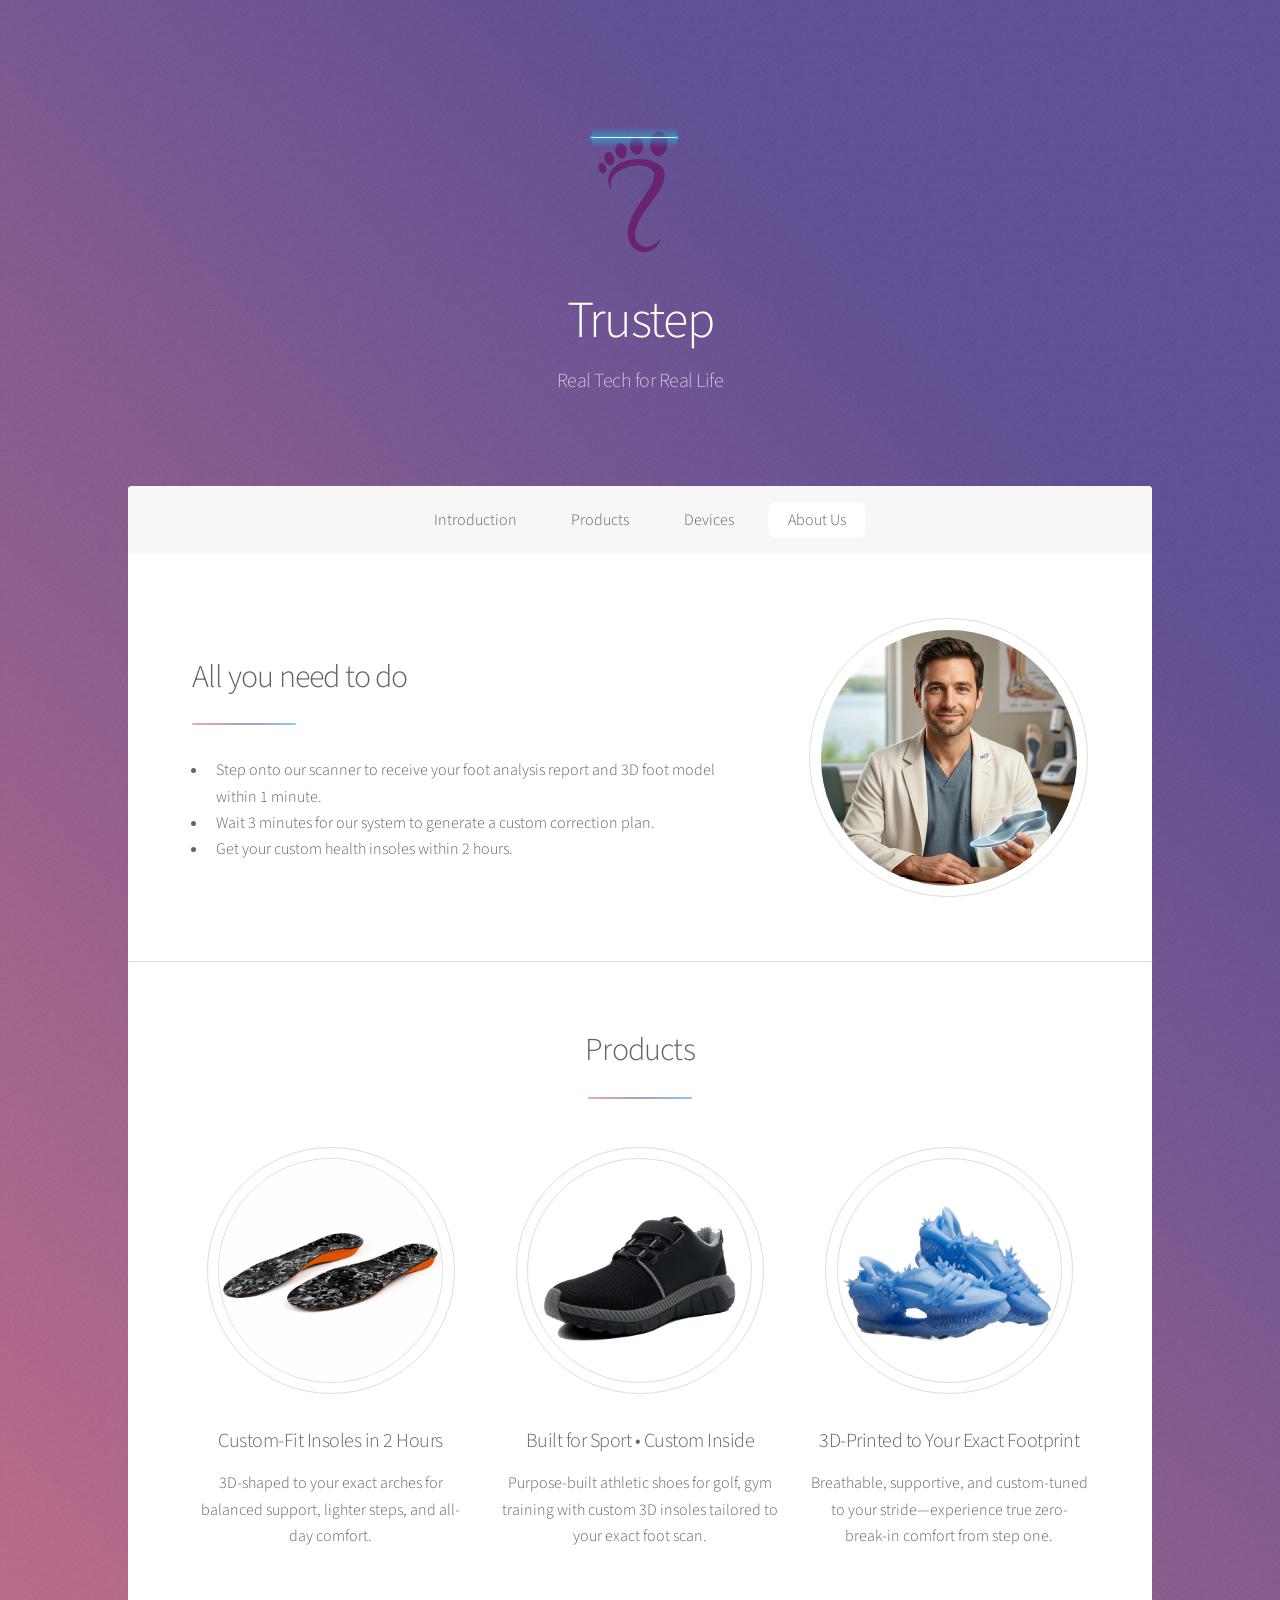
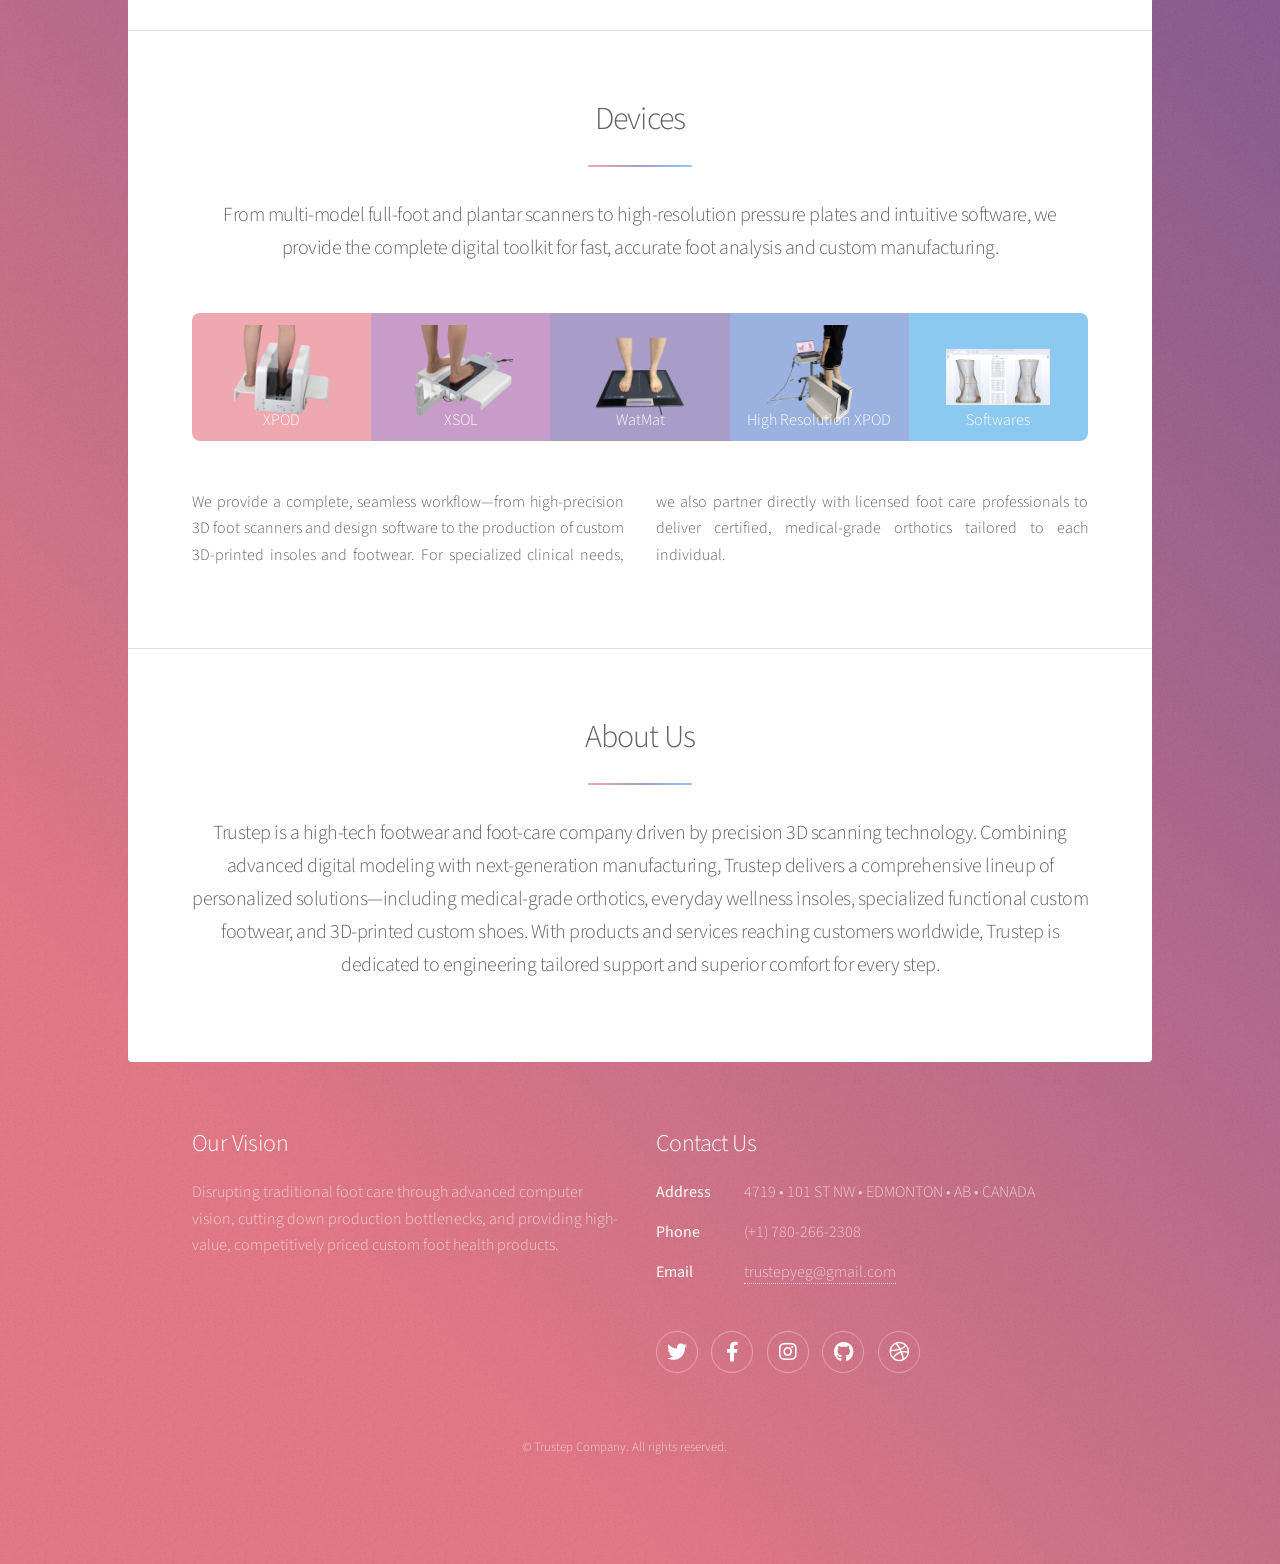
==== commit a781d256: "更改产品圆环风格代码" ====
--- a/index.html
+++ b/index.html
@@ -95,20 +95,20 @@
 				</header>
 				<ul class="features">
 					<li>
-						<span class="icon solid major style1 fa-code image-only"><img class="feature-image"
+						<span class="feature-visual"><img class="feature-image"
 								src="images/insoles.png" alt="Insoles"></span>
 						<h3>Custom-Fit Insoles in 2 Hours</h3>
 						<p>3D-shaped to your exact arches for balanced support, lighter steps, and all-day comfort.</p>
 					</li>
 					<li>
-						<span class="icon major style3 fa-copy image-only"><img class="feature-image"
+						<span class="feature-visual"><img class="feature-image"
 								src="images/shoe.png" alt="Custom-fit footwear by Trustep"></span>
 						<h3>Built for Sport &bull; Custom Inside</h3>
 						<p>Purpose-built athletic shoes for golf, gym training with
 							custom 3D insoles tailored to your exact foot scan.</p>
 					</li>
 					<li>
-						<span class="icon major style5 fa-gem image-only"><img class="feature-image"
+						<span class="feature-visual"><img class="feature-image"
 								src="images/3Dshoes.png" alt="3D Print Shoes"></span>
 						<h3>3D-Printed to Your Exact Footprint</h3>
 						<p>Breathable, supportive, and custom-tuned to your stride—experience true zero-break-in comfort
@@ -240,4 +240,4 @@
 
 </body>
 
-</html>+</html>
--- a/assets/css/main.css
+++ b/assets/css/main.css
@@ -2840,7 +2840,7 @@
 
 		}
 
-		@media screen and (max-width: 736px) {
+		@media screen and (max-width: 800px) {
 
 			.features {
 				width: 100%;
@@ -3783,21 +3783,23 @@
 			}
 
 		}
-/* Feature image */
+	.feature-visual {
+		display: inline-flex;
+		align-items: center;
+		justify-content: center;
+		border: 1px solid #dddddd;
+		border-radius: 50%;
+		padding: 0.65em;
+		margin: 0 0 2em 0;
+	}
 
 	.feature-image {
-		position: absolute;
-		top: 0.65em;
-		left: 0.65em;
+		display: block;
 		width: 14.0625rem;
 		height: 14.0625rem;
 		object-fit: contain;
 		border: 1px solid #dddddd;
-		border-radius: 100%;
-	}
-
-	.icon.image-only:before {
-		color: transparent;
+		border-radius: 50%;
 	}
 
 	.image-tile {
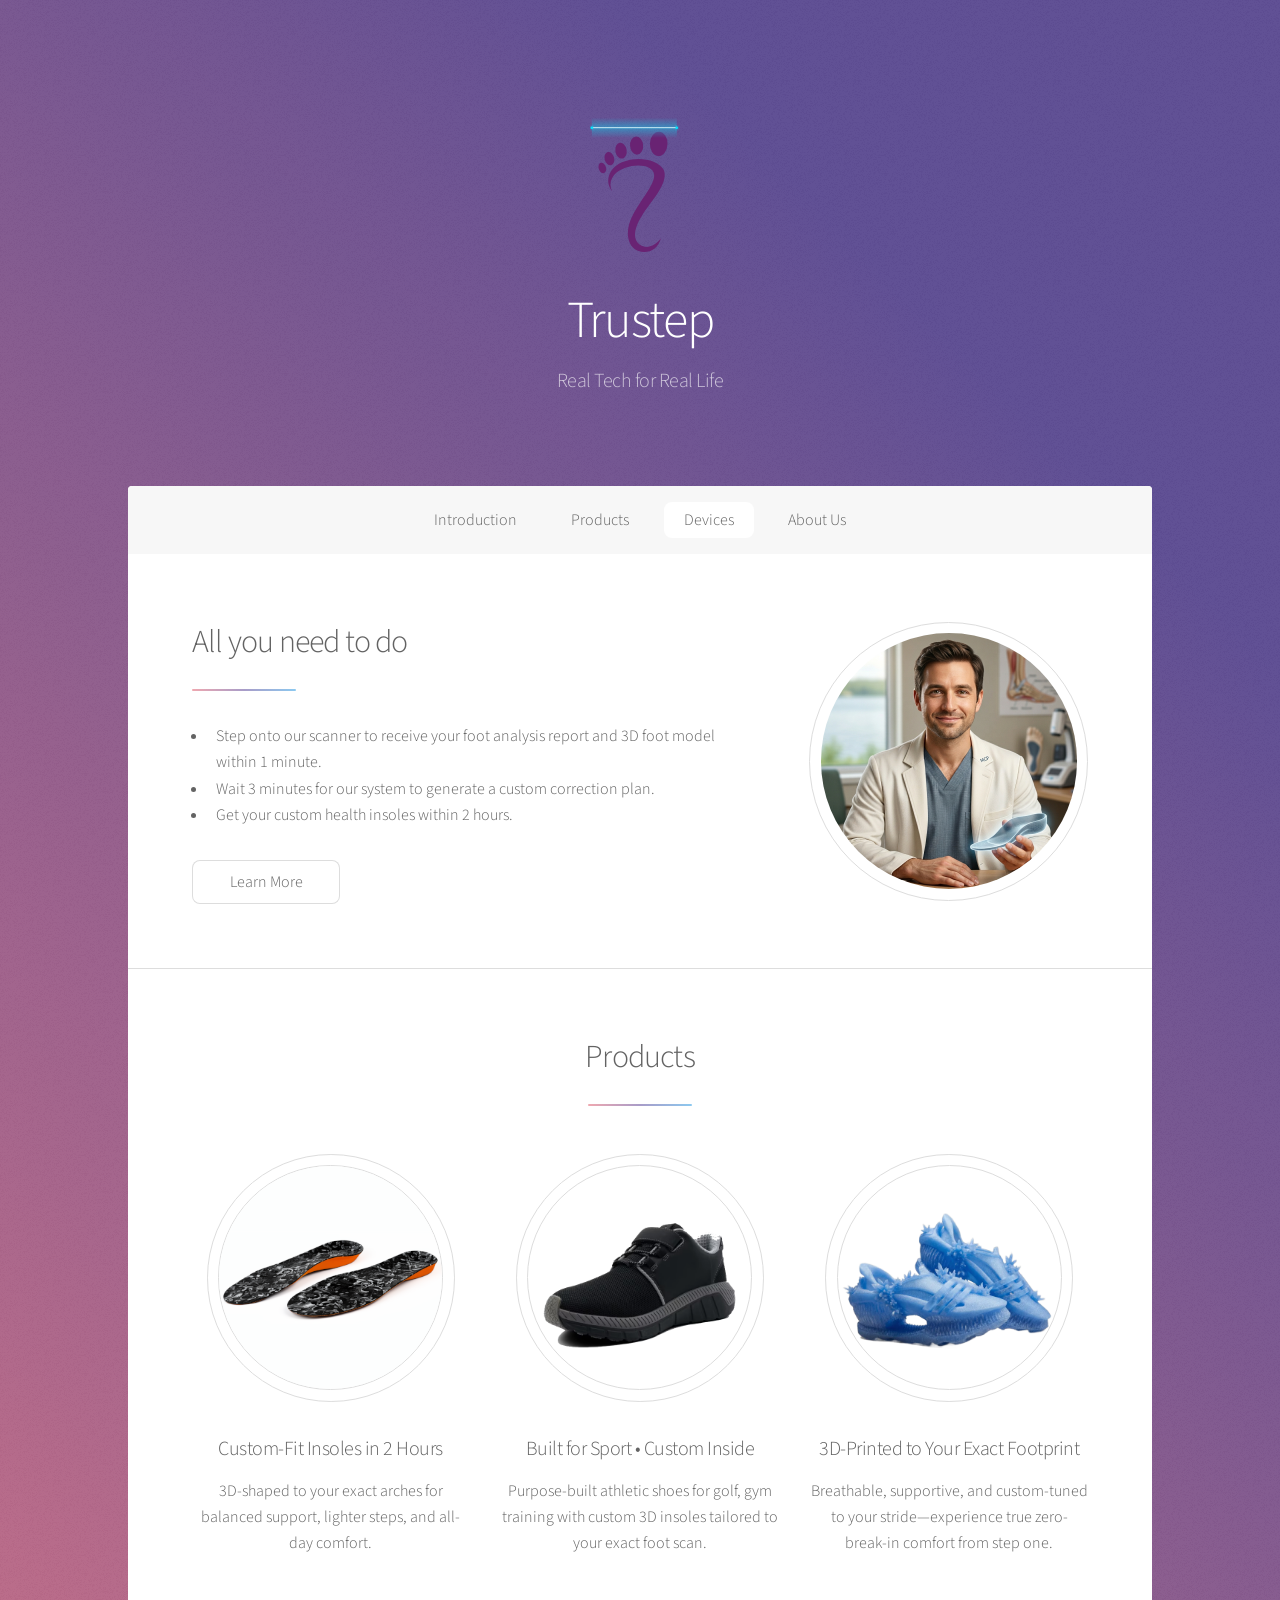
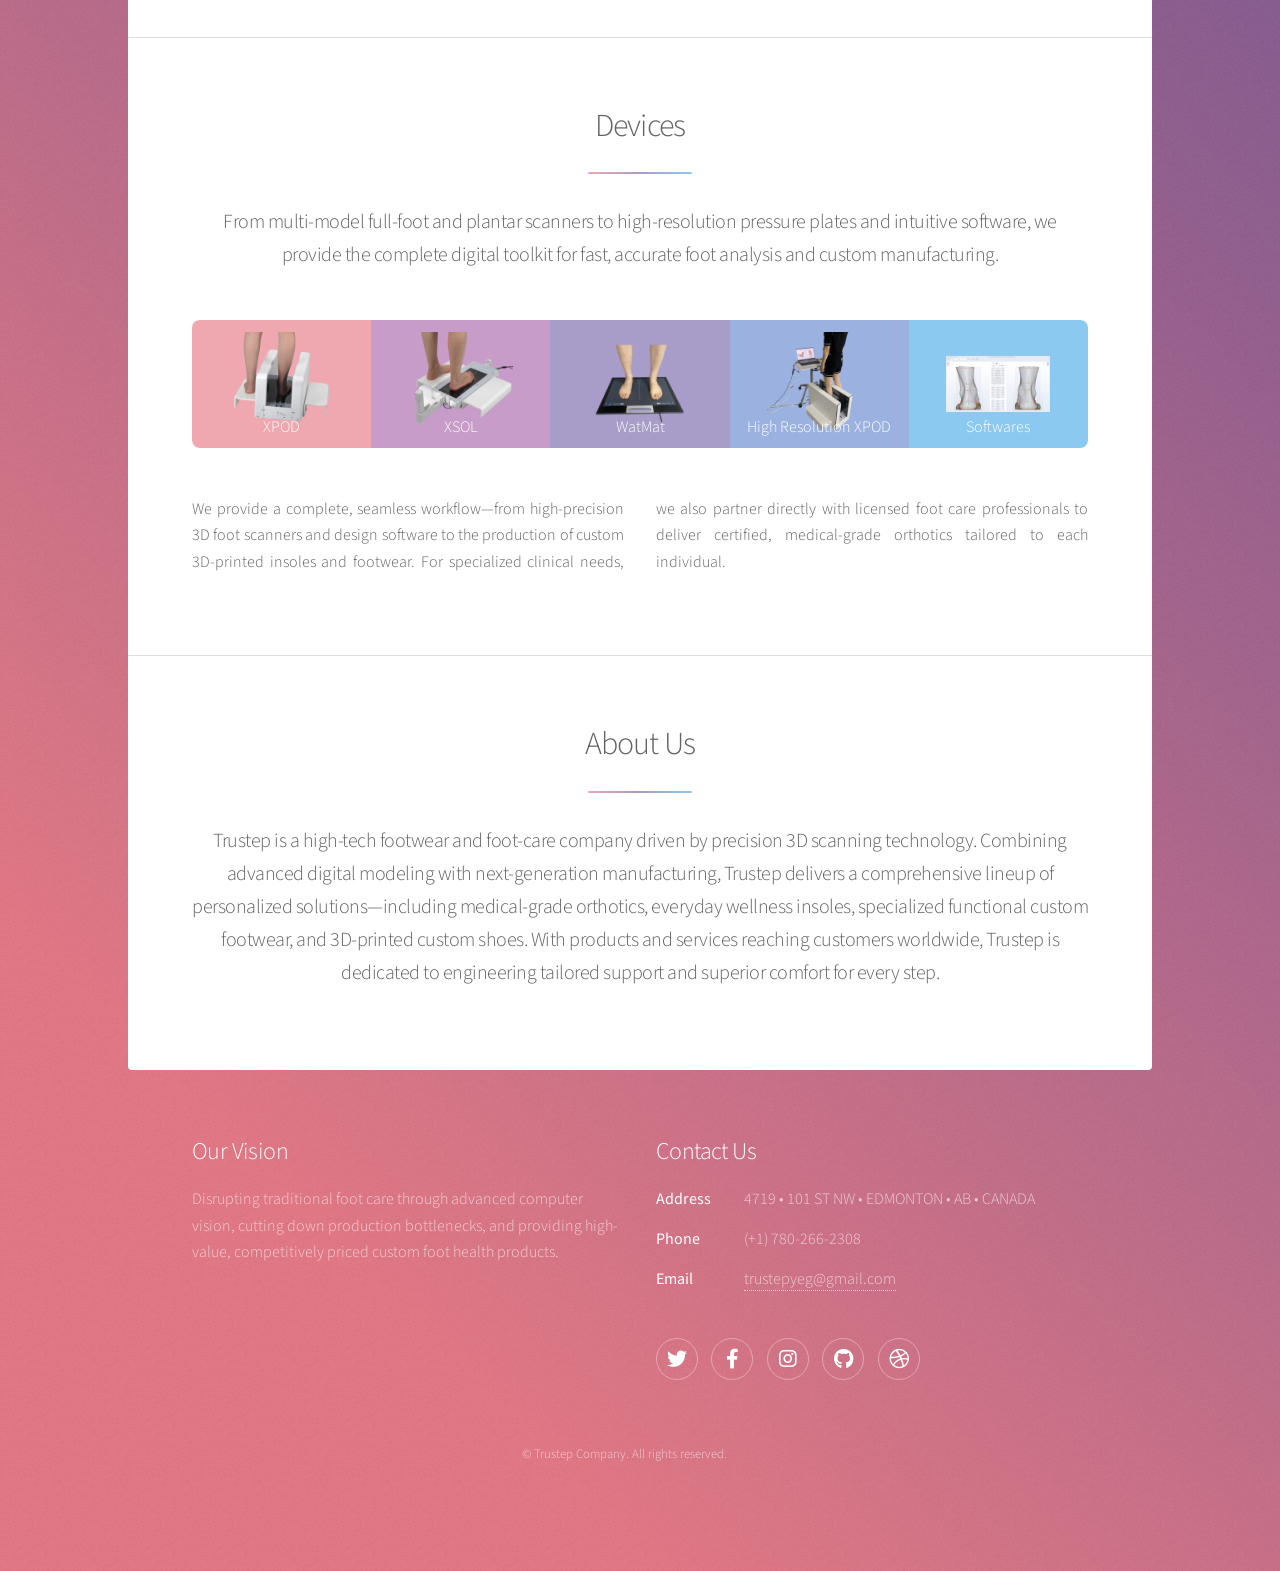
==== commit b7429518: "加入制作流程演示" ====
--- a/index.html
+++ b/index.html
@@ -80,9 +80,9 @@
 							<li>Get
 								your custom health insoles within 2 hours.</li>
 						</ul>
-						<!-- <ul class="actions">
-							<li><a href="generic.html" class="button">Learn More</a></li>
-						</ul> -->
+						<ul class="actions">
+							<li><a href="procedure.html" class="button">Learn More</a></li>
+						</ul>
 					</div>
 					<span class="image"><img src="images/ai_avatar.png" alt="Trustep foot scanning technology" /></span>
 				</div>
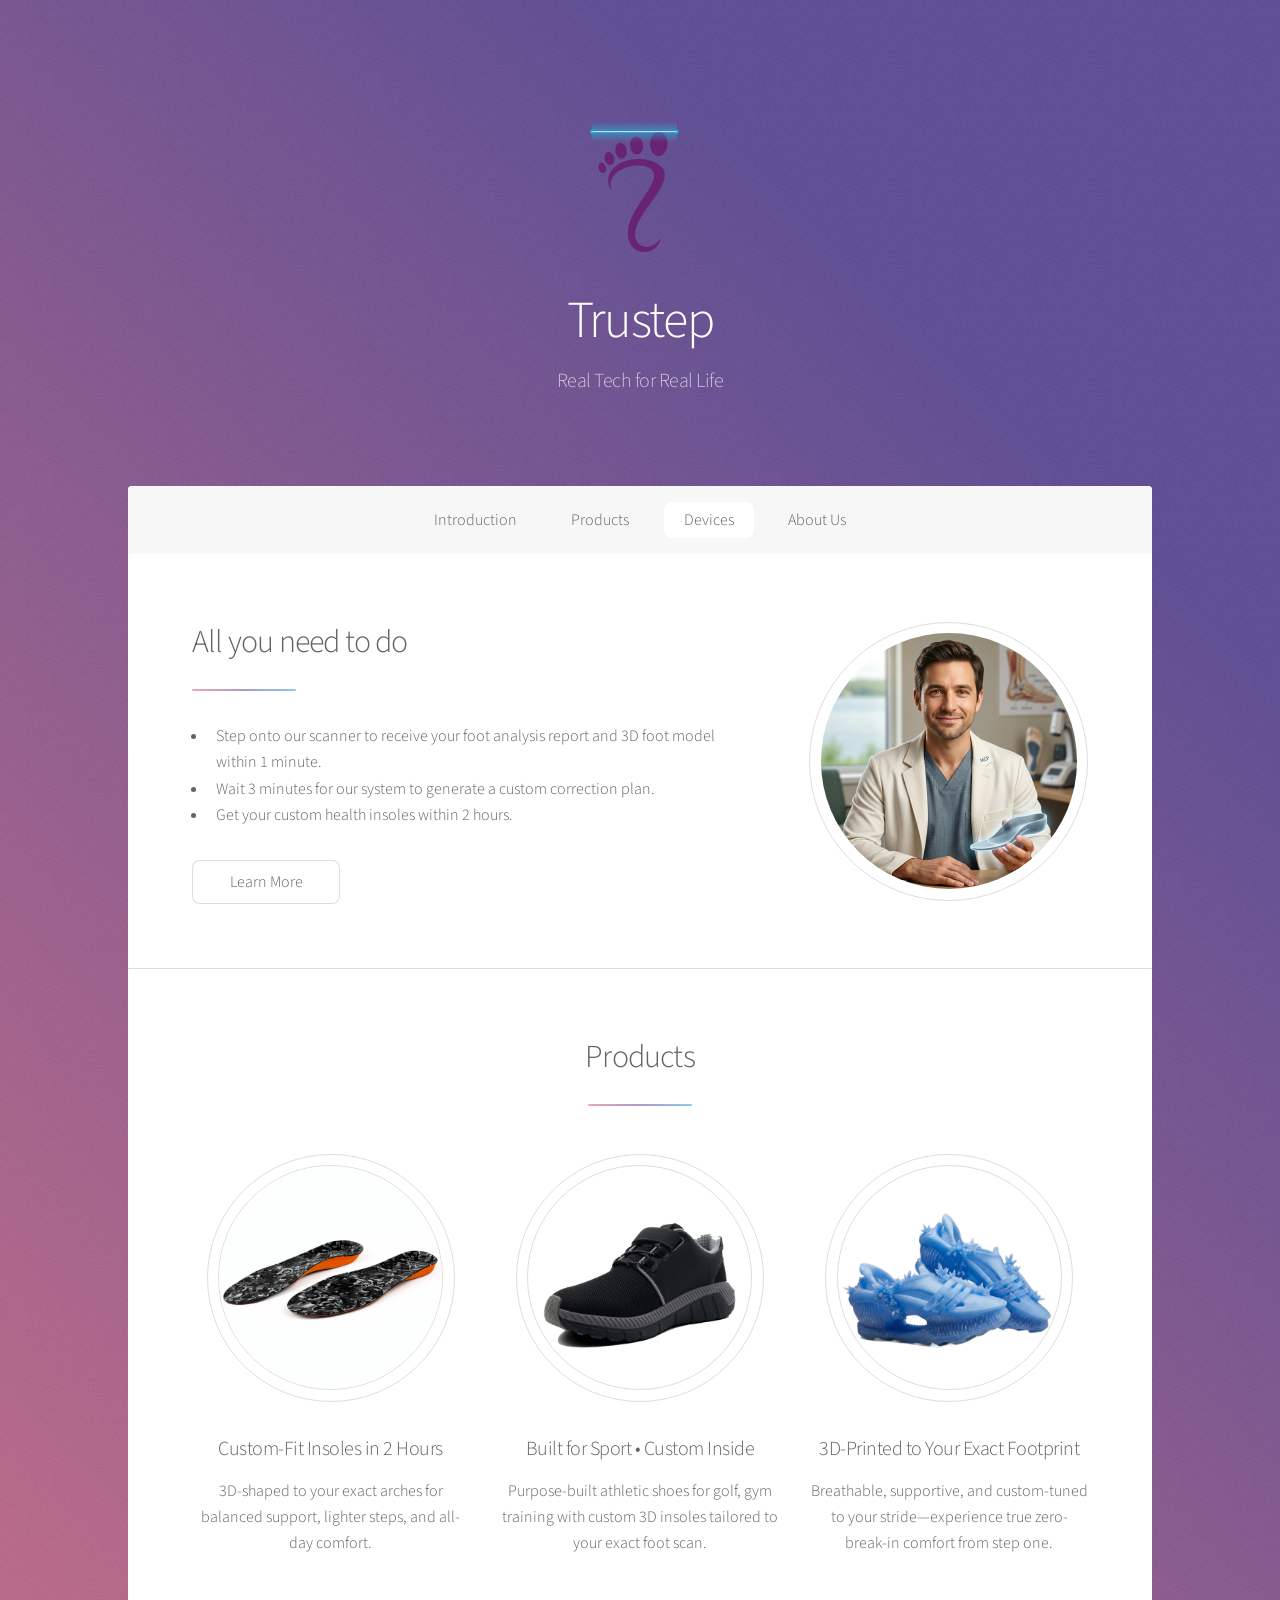
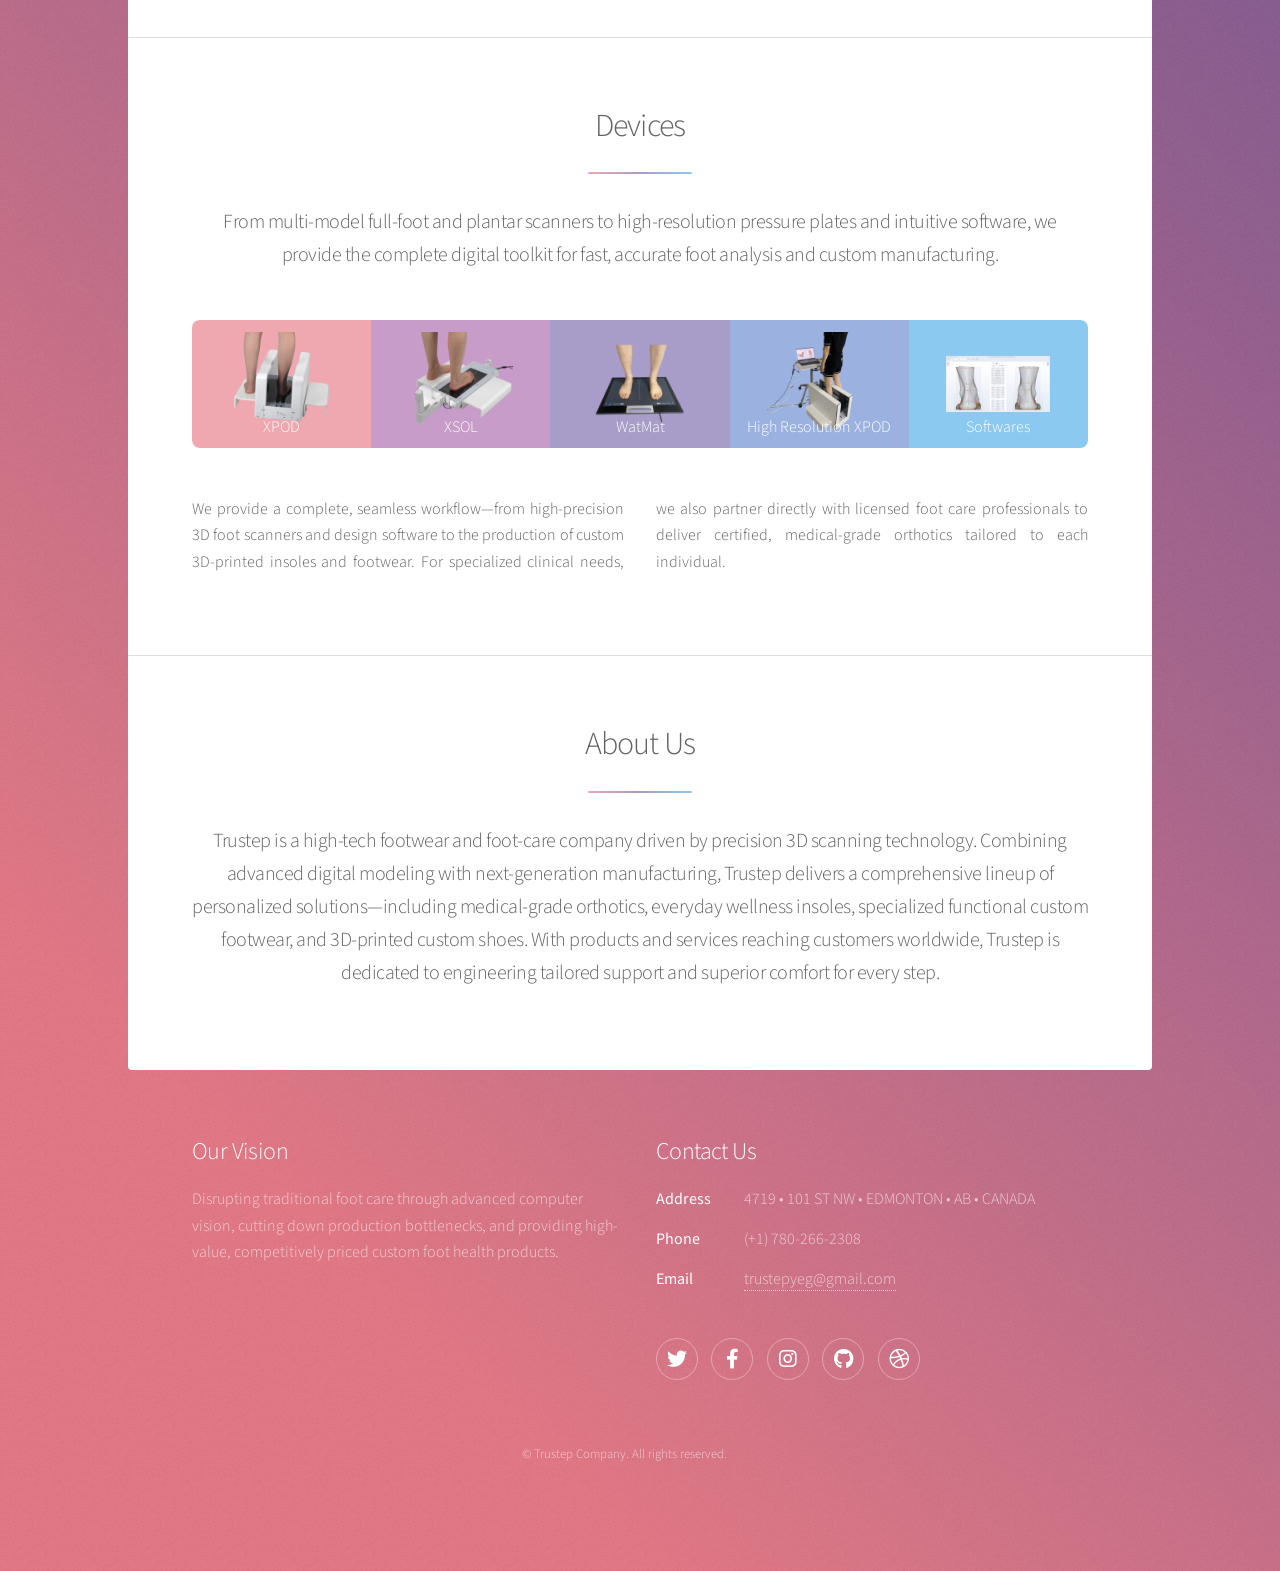
==== commit aed2a5ad: "加入Instagram" ====
--- a/index.html
+++ b/index.html
@@ -219,7 +219,7 @@
 					<li><a href="https://www.facebook.com/profile.php?id=61588137684537"
 							class="icon brands fa-facebook-f alt" target="_blank" rel="noopener noreferrer"><span
 								class="label">Facebook</span></a></li>
-					<li><a href="#" class="icon brands fa-instagram alt"><span class="label">Instagram</span></a></li>
+					<li><a href="https://www.instagram.com/trustep_tech" class="icon brands fa-instagram alt"><span class="label">Instagram</span></a></li>
 					<li><a href="#" class="icon brands fa-github alt"><span class="label">GitHub</span></a></li>
 					<li><a href="#" class="icon brands fa-dribbble alt"><span class="label">Dribbble</span></a></li>
 				</ul>
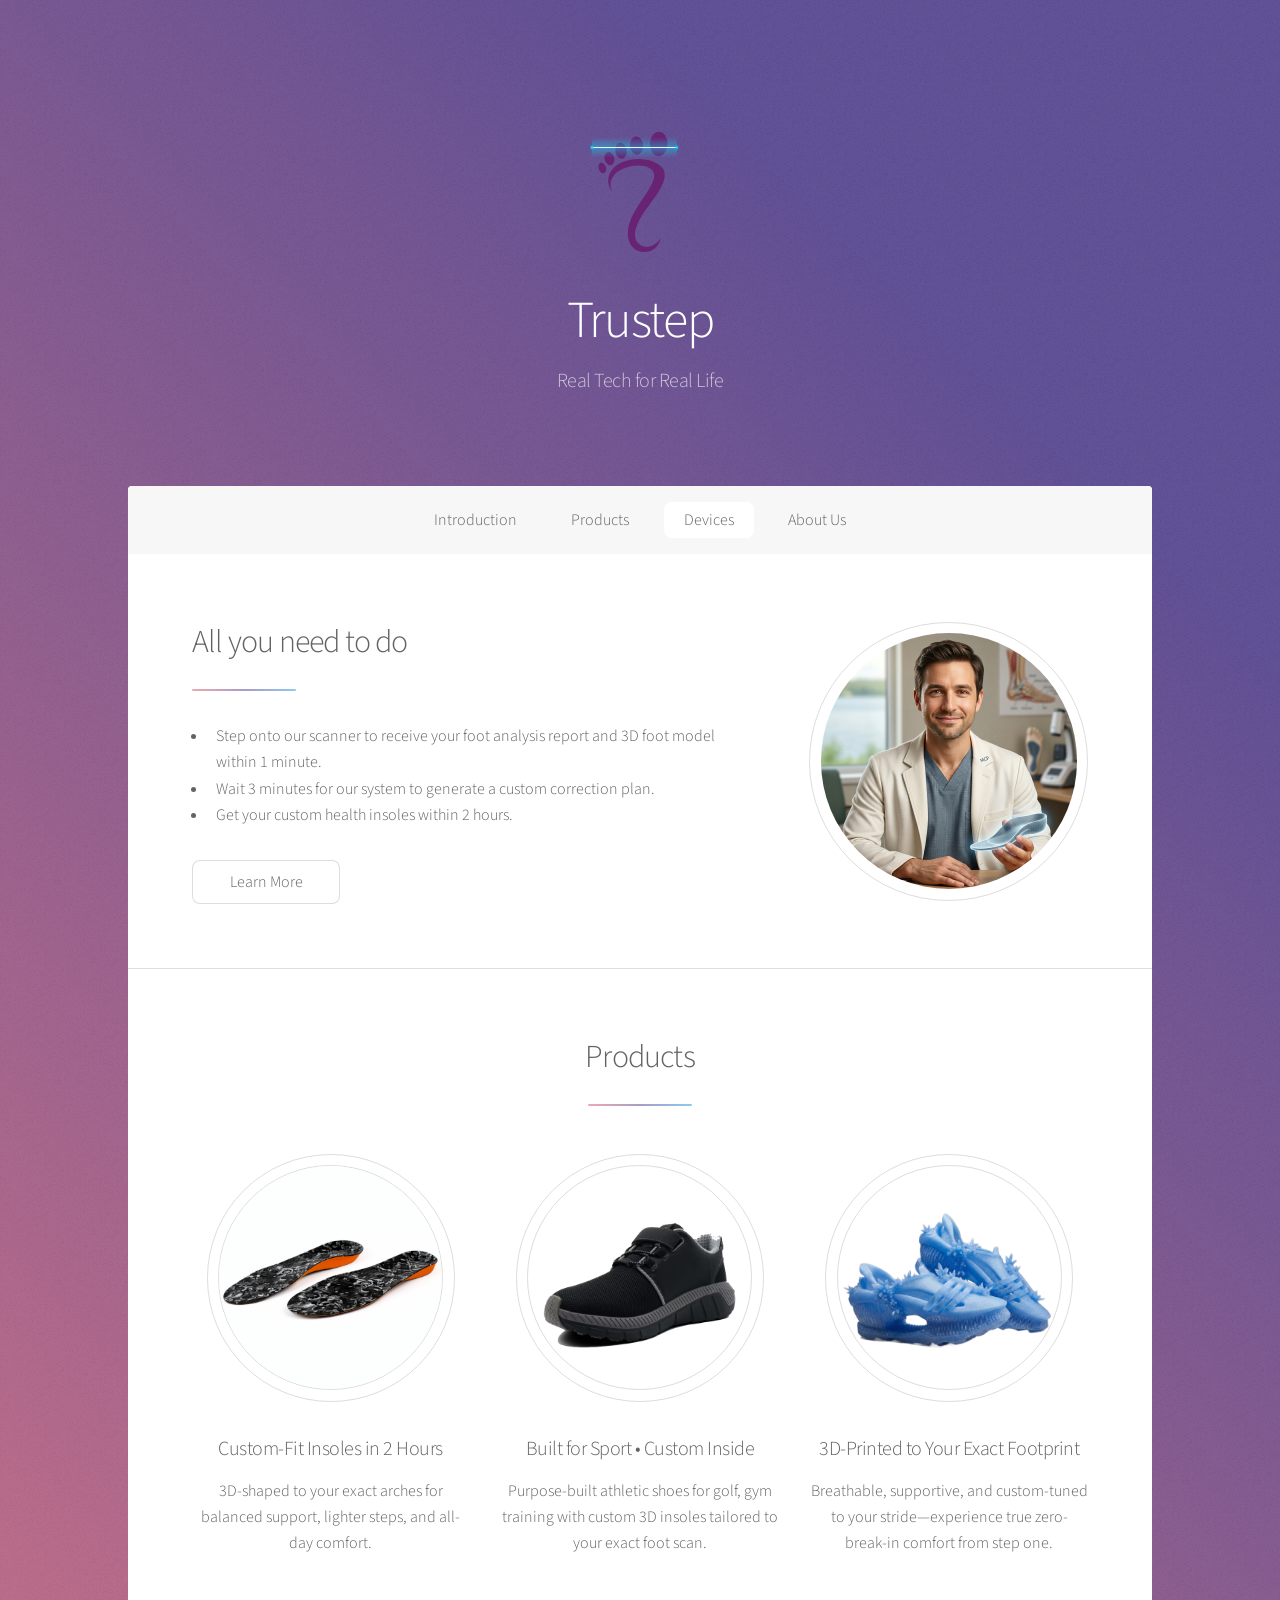
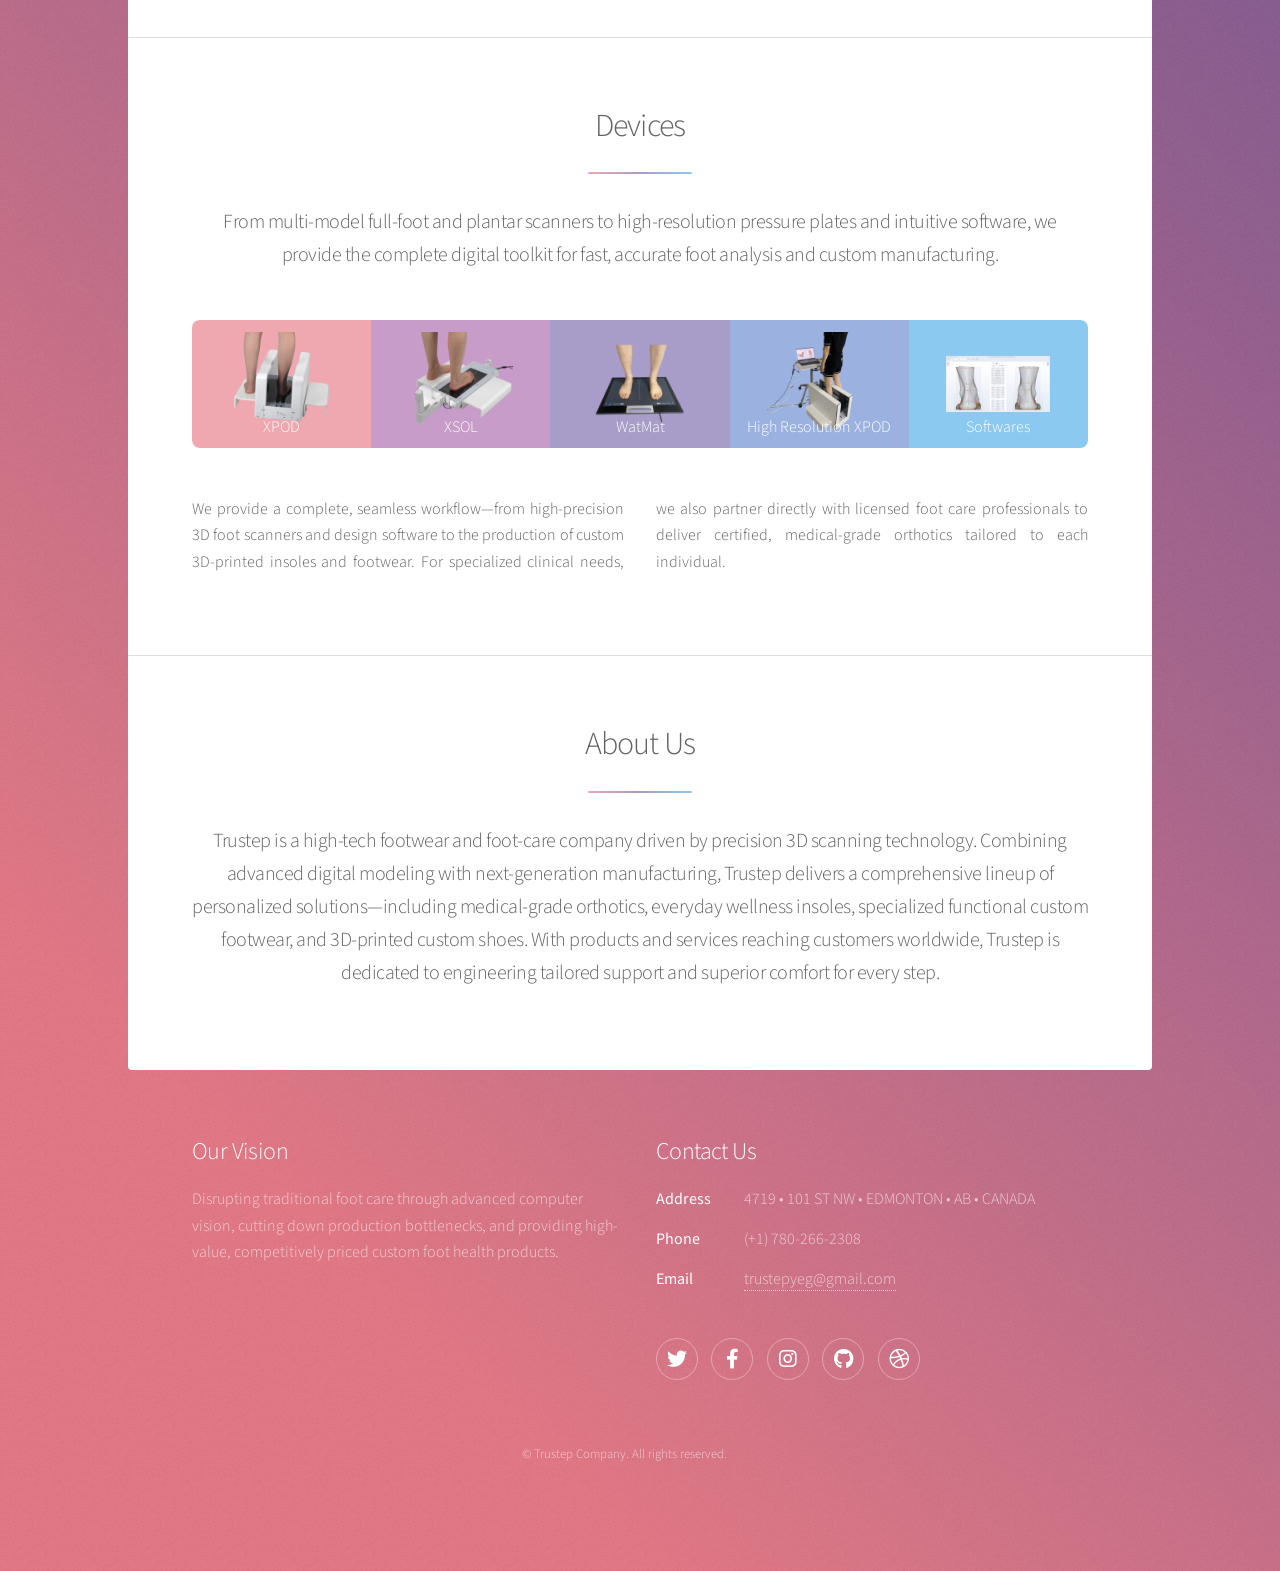
==== commit d7813940: "统一footer" ====
--- a/index.html
+++ b/index.html
@@ -1,4 +1,4 @@
-﻿<!DOCTYPE HTML>
+<!DOCTYPE HTML>
 <!--
 	Stellar by HTML5 UP
 	html5up.net | @ajlkn
@@ -195,37 +195,7 @@
 		</div>
 
 		<!-- Footer -->
-		<footer id="footer">
-			<section>
-				<h2>Our Vision</h2>
-				<p>Disrupting traditional foot care through advanced computer vision, cutting down production
-					bottlenecks, and providing high-value, competitively priced custom foot health products.</p>
-				<!-- <ul class="actions">
-					<li><a href="generic.html" class="button">Learn More</a></li>
-				</ul> -->
-			</section>
-			<section>
-				<h2>Contact Us</h2>
-				<dl class="alt">
-					<dt>Address</dt>
-					<dd>4719 &bull; 101 ST NW &bull; EDMONTON &bull; AB &bull; CANADA</dd>
-					<dt>Phone</dt>
-					<dd>(+1) 780-266-2308</dd>
-					<dt>Email</dt>
-					<dd><a href="mailto:trustepyeg@gmail.com">trustepyeg@gmail.com</a></dd>
-				</dl>
-				<ul class="icons">
-					<li><a href="#" class="icon brands fa-twitter alt"><span class="label">Twitter</span></a></li>
-					<li><a href="https://www.facebook.com/profile.php?id=61588137684537"
-							class="icon brands fa-facebook-f alt" target="_blank" rel="noopener noreferrer"><span
-								class="label">Facebook</span></a></li>
-					<li><a href="https://www.instagram.com/trustep_tech" class="icon brands fa-instagram alt"><span class="label">Instagram</span></a></li>
-					<li><a href="#" class="icon brands fa-github alt"><span class="label">GitHub</span></a></li>
-					<li><a href="#" class="icon brands fa-dribbble alt"><span class="label">Dribbble</span></a></li>
-				</ul>
-			</section>
-			<p class="copyright">&copy; Trustep Company. All rights reserved.</p>
-		</footer>
+		<footer id="footer"></footer>
 
 	</div>
 
@@ -237,6 +207,7 @@
 	<script src="assets/js/breakpoints.min.js"></script>
 	<script src="assets/js/util.js"></script>
 	<script src="assets/js/main.js"></script>
+	<script src="assets/js/includes.js" defer></script>
 
 </body>
 
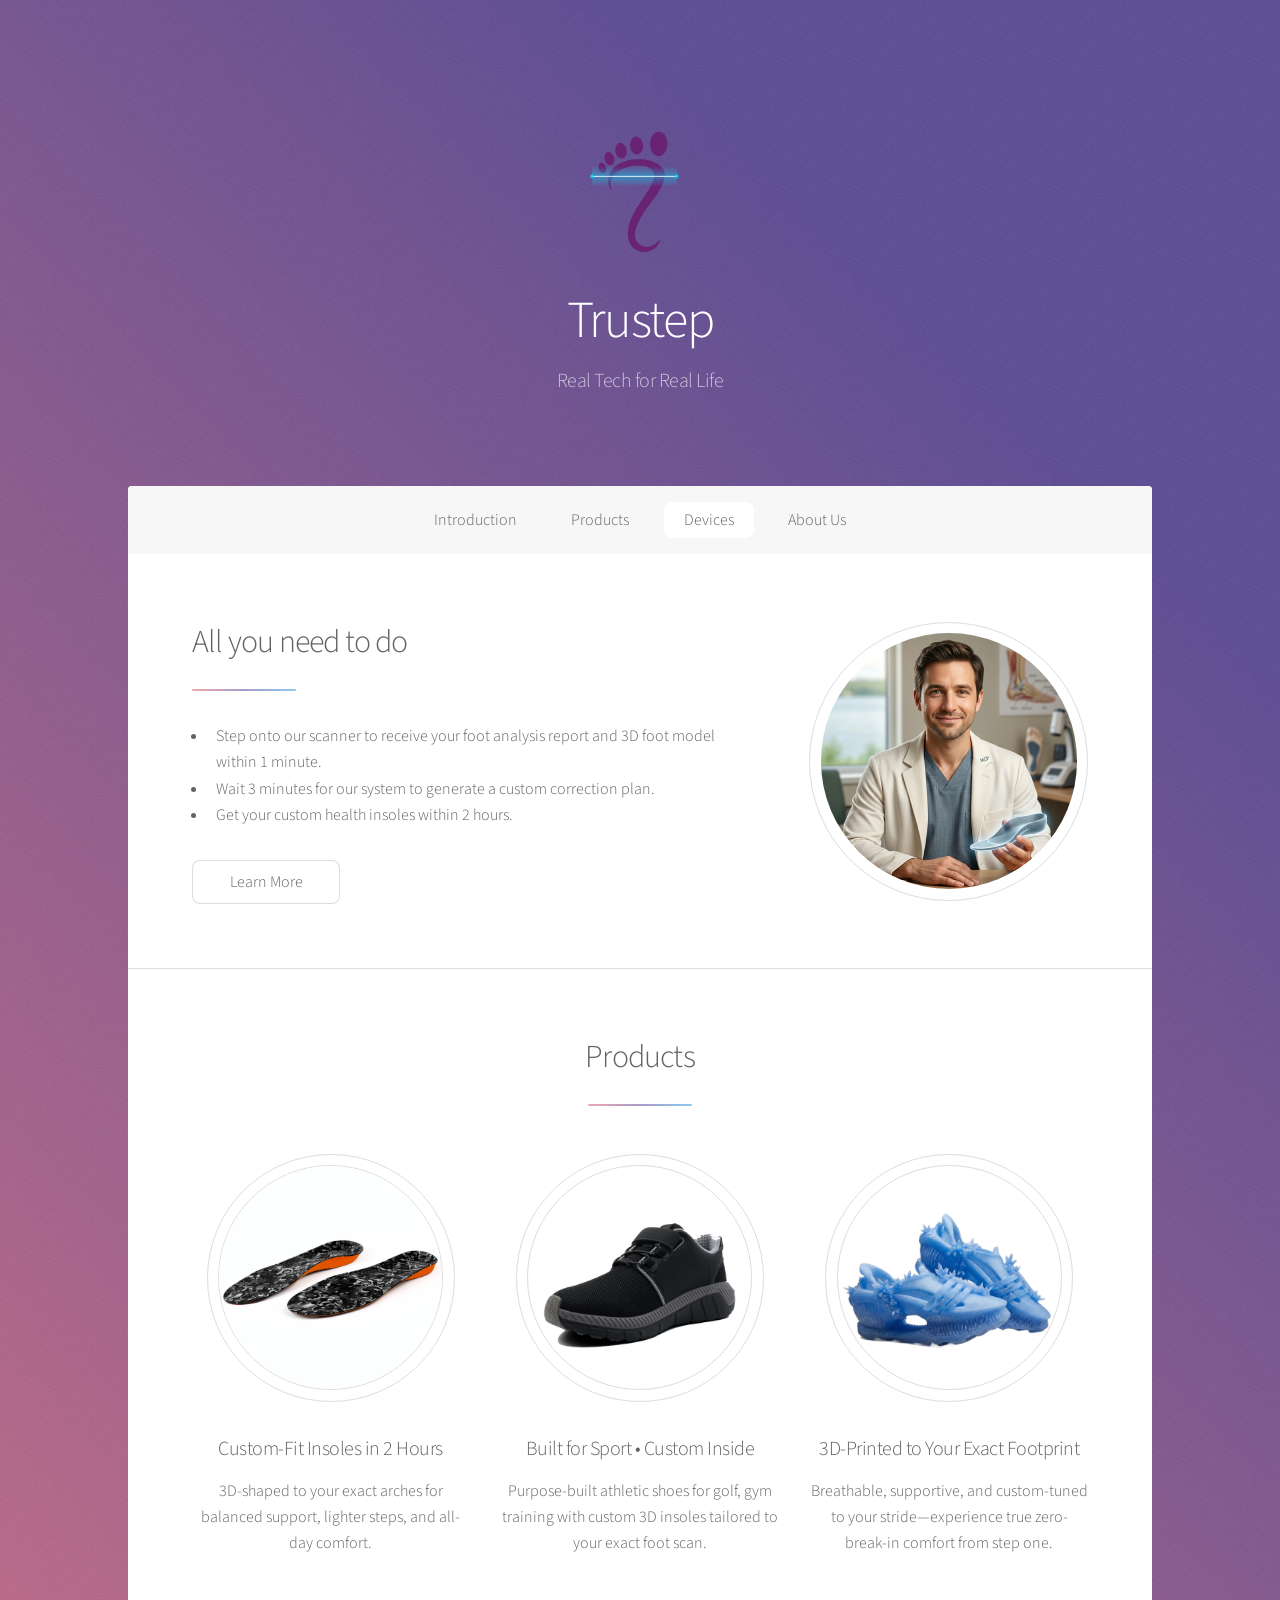
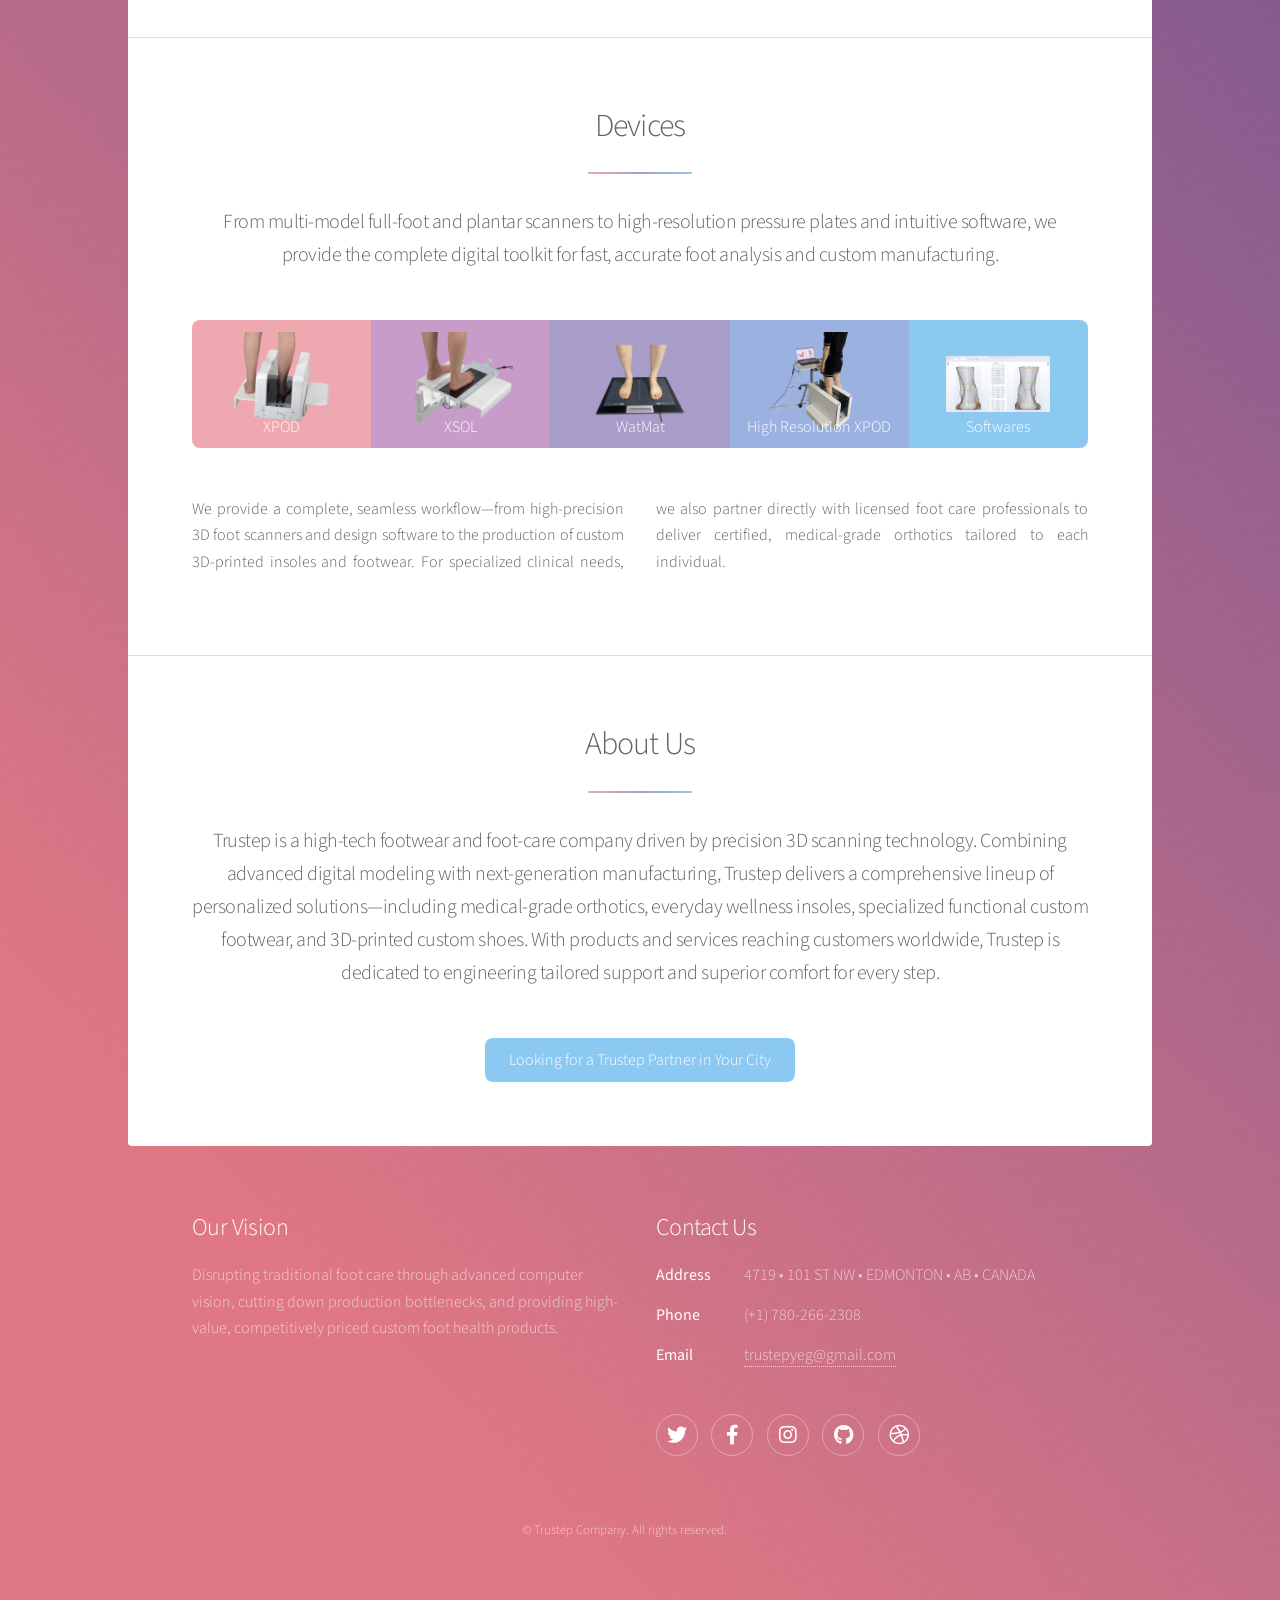
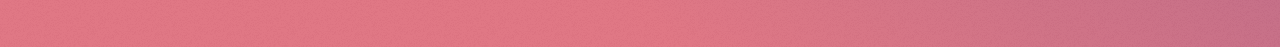
==== commit e8948ff9: "加入寻求合作方的页面" ====
--- a/index.html
+++ b/index.html
@@ -1,4 +1,4 @@
-<!DOCTYPE HTML>
+﻿<!DOCTYPE HTML>
 <!--
 	Stellar by HTML5 UP
 	html5up.net | @ajlkn
@@ -185,17 +185,47 @@
 						support and superior comfort for every step.</p>
 				</header>
 				<footer class="major">
-					<!-- <ul class="actions special">
-						<li><a href="generic.html" class="button primary">Get Started</a></li>
-						<li><a href="generic.html" class="button">Learn More</a></li>
-					</ul> -->
+					<ul class="actions special">
+						<li><a href="partner.html" class="button primary">Looking for a Trustep Partner in Your City</a></li>
+						<!-- <li><a href="generic.html" class="button">Learn More</a></li> -->
+					</ul>
 				</footer>
 			</section>
 
 		</div>
 
 		<!-- Footer -->
-		<footer id="footer"></footer>
+		<footer id="footer">
+			<section>
+				<h2>Our Vision</h2>
+				<p>Disrupting traditional foot care through advanced computer vision, cutting down production
+					bottlenecks, and providing high-value, competitively priced custom foot health products.</p>
+				<!-- <ul class="actions">
+					<li><a href="generic.html" class="button">Learn More</a></li>
+				</ul> -->
+			</section>
+			<section>
+				<h2>Contact Us</h2>
+				<dl class="alt">
+					<dt>Address</dt>
+					<dd>4719 &bull; 101 ST NW &bull; EDMONTON &bull; AB &bull; CANADA</dd>
+					<dt>Phone</dt>
+					<dd>(+1) 780-266-2308</dd>
+					<dt>Email</dt>
+					<dd><a href="mailto:trustepyeg@gmail.com">trustepyeg@gmail.com</a></dd>
+				</dl>
+				<ul class="icons">
+					<li><a href="#" class="icon brands fa-twitter alt"><span class="label">Twitter</span></a></li>
+					<li><a href="https://www.facebook.com/profile.php?id=61588137684537"
+							class="icon brands fa-facebook-f alt" target="_blank" rel="noopener noreferrer"><span
+								class="label">Facebook</span></a></li>
+					<li><a href="#" class="icon brands fa-instagram alt"><span class="label">Instagram</span></a></li>
+					<li><a href="#" class="icon brands fa-github alt"><span class="label">GitHub</span></a></li>
+					<li><a href="#" class="icon brands fa-dribbble alt"><span class="label">Dribbble</span></a></li>
+				</ul>
+			</section>
+			<p class="copyright">&copy; Trustep Company. All rights reserved.</p>
+		</footer>
 
 	</div>
 
@@ -207,7 +237,6 @@
 	<script src="assets/js/breakpoints.min.js"></script>
 	<script src="assets/js/util.js"></script>
 	<script src="assets/js/main.js"></script>
-	<script src="assets/js/includes.js" defer></script>
 
 </body>
 
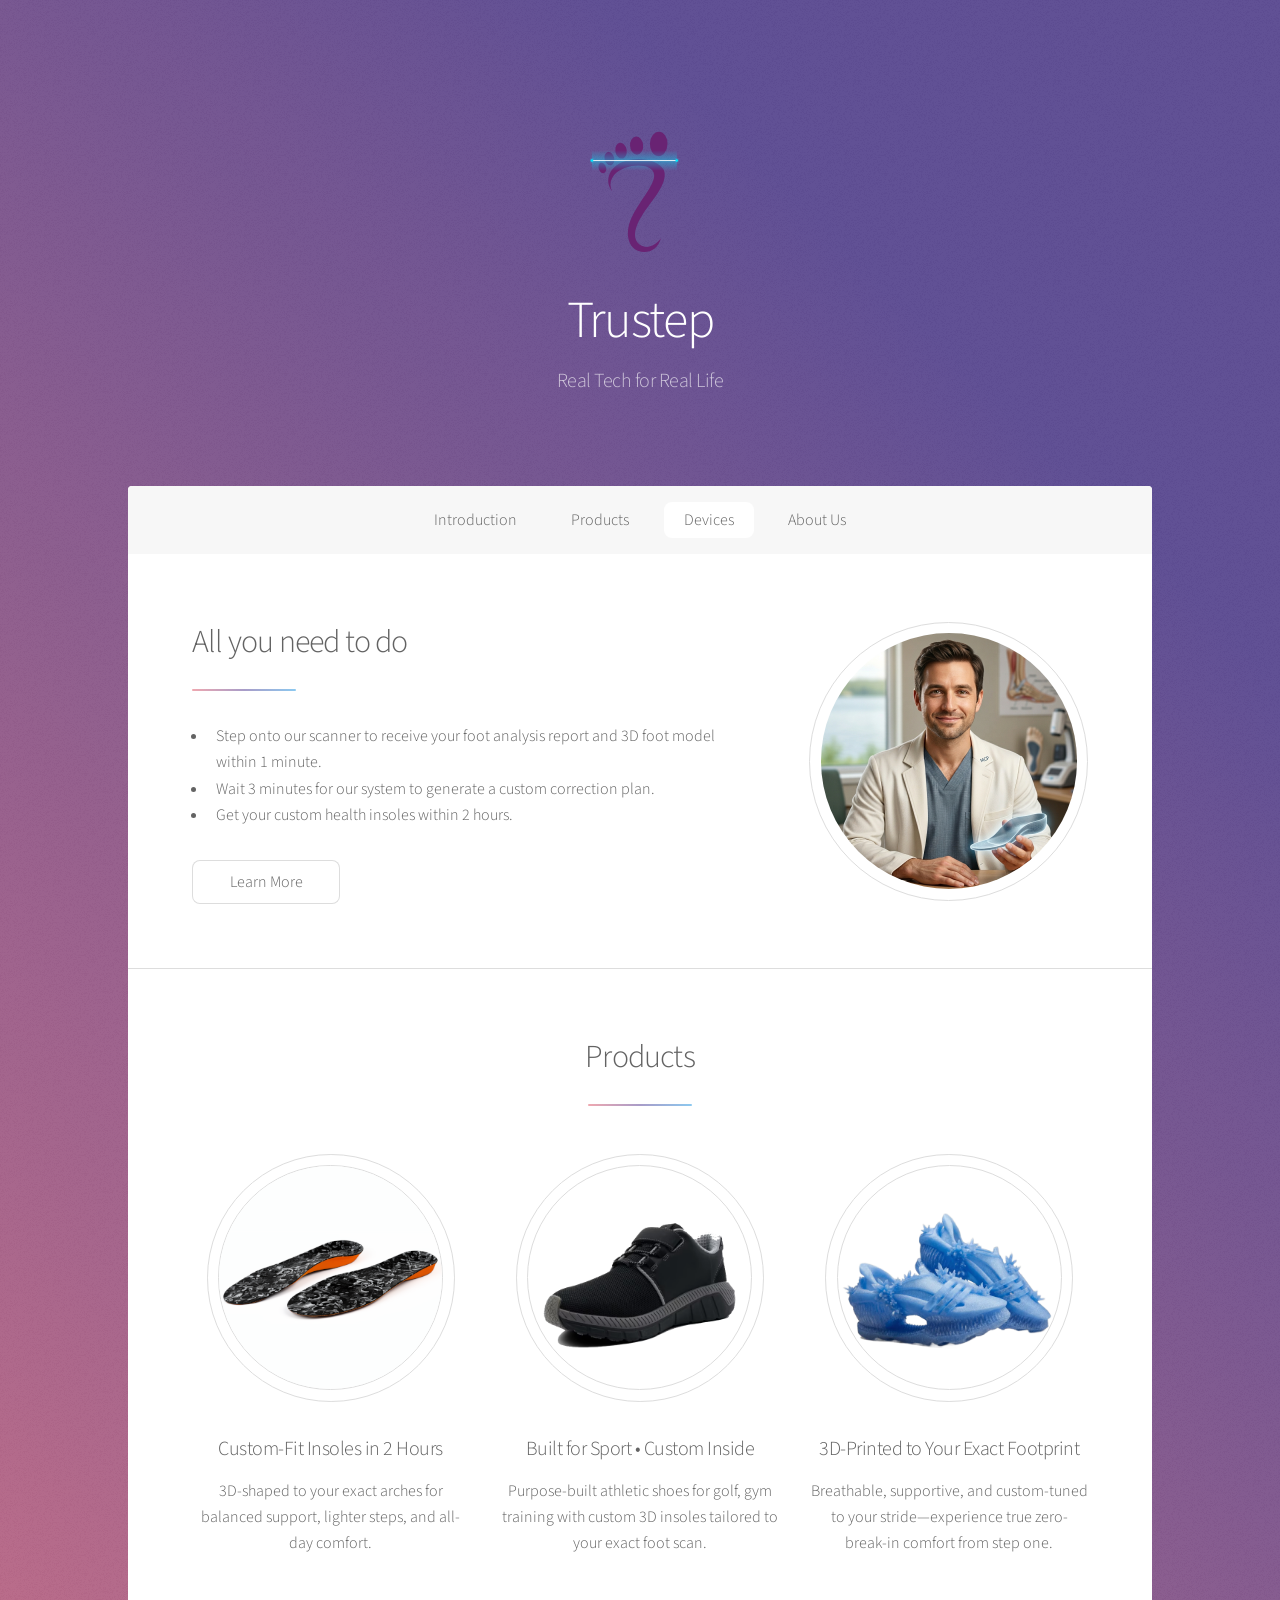
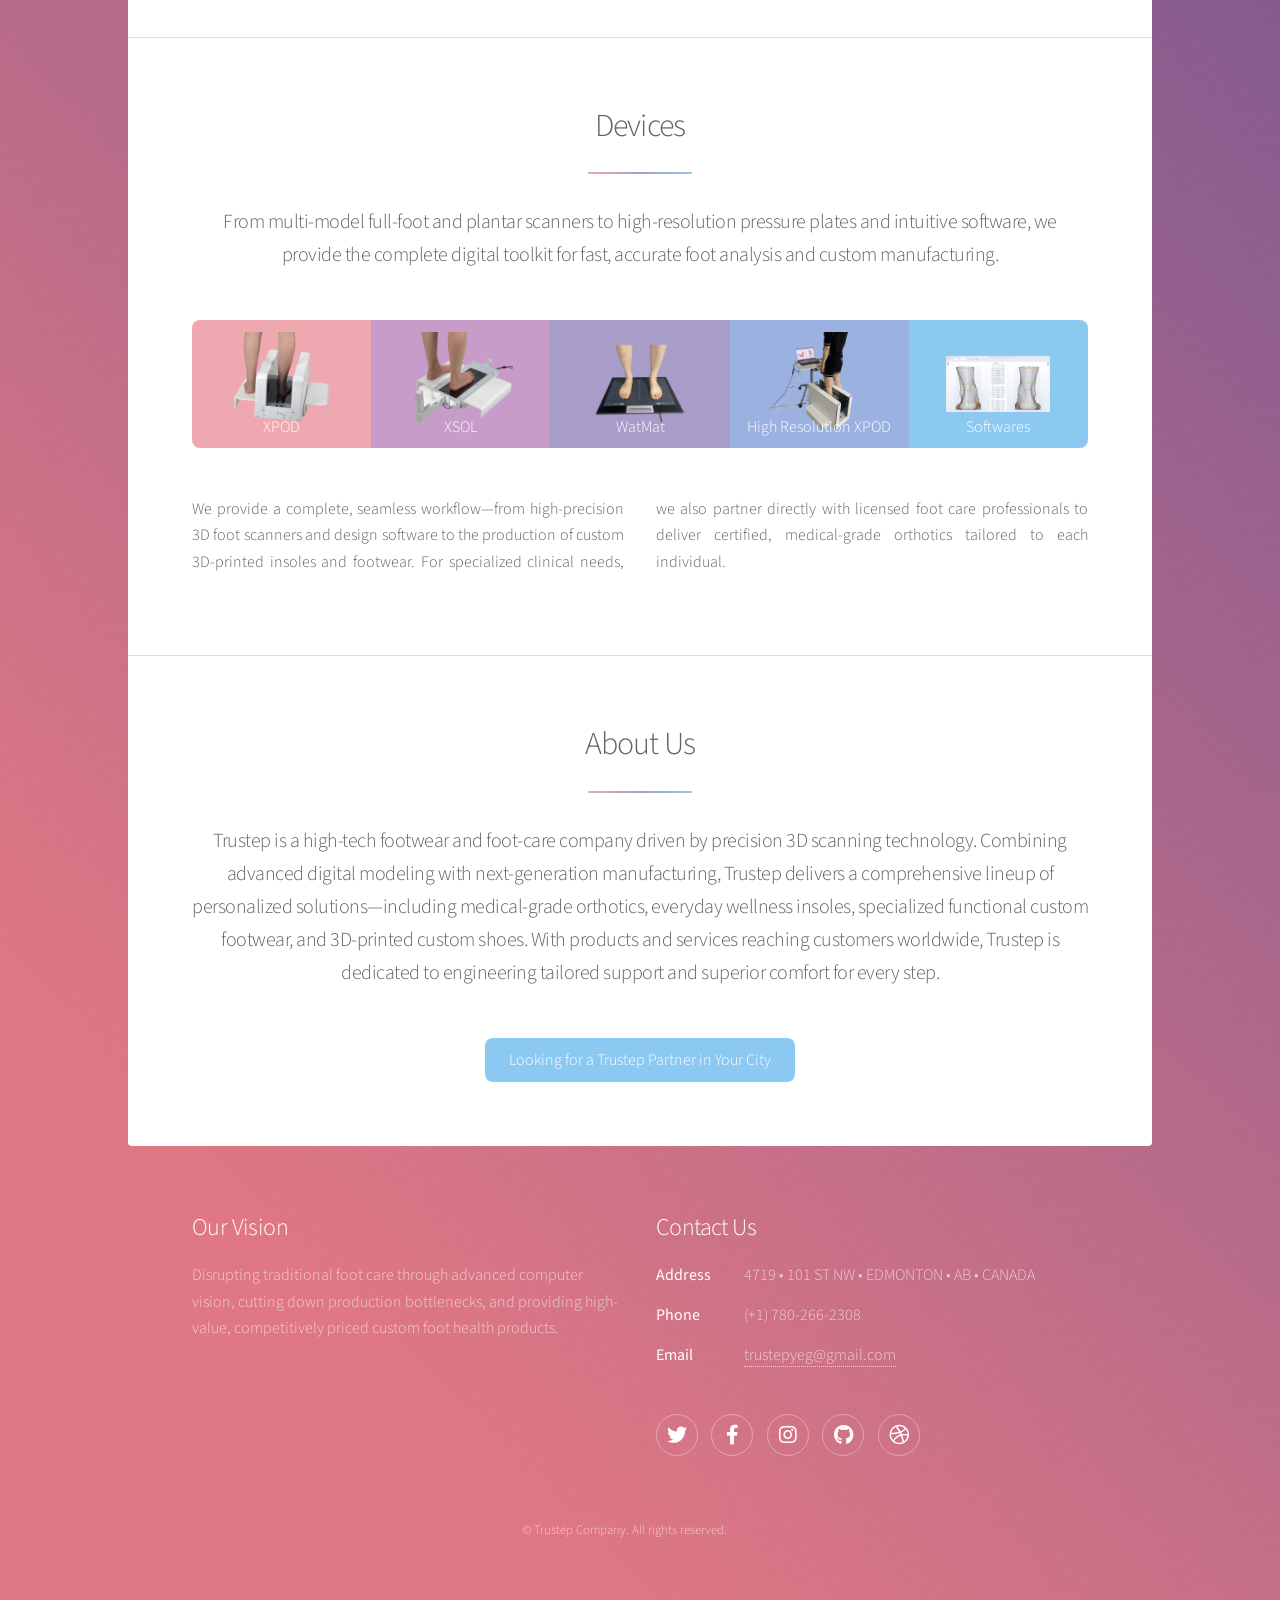
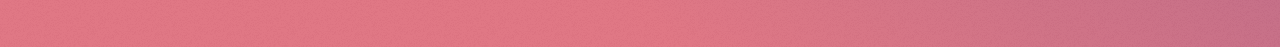
==== commit 08995fa0: "Merge branch 'main' of https://github.com/shadowcat0829/trustep" ====
--- a/index.html
+++ b/index.html
@@ -1,4 +1,4 @@
-﻿<!DOCTYPE HTML>
+<!DOCTYPE HTML>
 <!--
 	Stellar by HTML5 UP
 	html5up.net | @ajlkn
@@ -195,37 +195,7 @@
 		</div>
 
 		<!-- Footer -->
-		<footer id="footer">
-			<section>
-				<h2>Our Vision</h2>
-				<p>Disrupting traditional foot care through advanced computer vision, cutting down production
-					bottlenecks, and providing high-value, competitively priced custom foot health products.</p>
-				<!-- <ul class="actions">
-					<li><a href="generic.html" class="button">Learn More</a></li>
-				</ul> -->
-			</section>
-			<section>
-				<h2>Contact Us</h2>
-				<dl class="alt">
-					<dt>Address</dt>
-					<dd>4719 &bull; 101 ST NW &bull; EDMONTON &bull; AB &bull; CANADA</dd>
-					<dt>Phone</dt>
-					<dd>(+1) 780-266-2308</dd>
-					<dt>Email</dt>
-					<dd><a href="mailto:trustepyeg@gmail.com">trustepyeg@gmail.com</a></dd>
-				</dl>
-				<ul class="icons">
-					<li><a href="#" class="icon brands fa-twitter alt"><span class="label">Twitter</span></a></li>
-					<li><a href="https://www.facebook.com/profile.php?id=61588137684537"
-							class="icon brands fa-facebook-f alt" target="_blank" rel="noopener noreferrer"><span
-								class="label">Facebook</span></a></li>
-					<li><a href="#" class="icon brands fa-instagram alt"><span class="label">Instagram</span></a></li>
-					<li><a href="#" class="icon brands fa-github alt"><span class="label">GitHub</span></a></li>
-					<li><a href="#" class="icon brands fa-dribbble alt"><span class="label">Dribbble</span></a></li>
-				</ul>
-			</section>
-			<p class="copyright">&copy; Trustep Company. All rights reserved.</p>
-		</footer>
+		<footer id="footer"></footer>
 
 	</div>
 
@@ -237,6 +207,7 @@
 	<script src="assets/js/breakpoints.min.js"></script>
 	<script src="assets/js/util.js"></script>
 	<script src="assets/js/main.js"></script>
+	<script src="assets/js/includes.js" defer></script>
 
 </body>
 
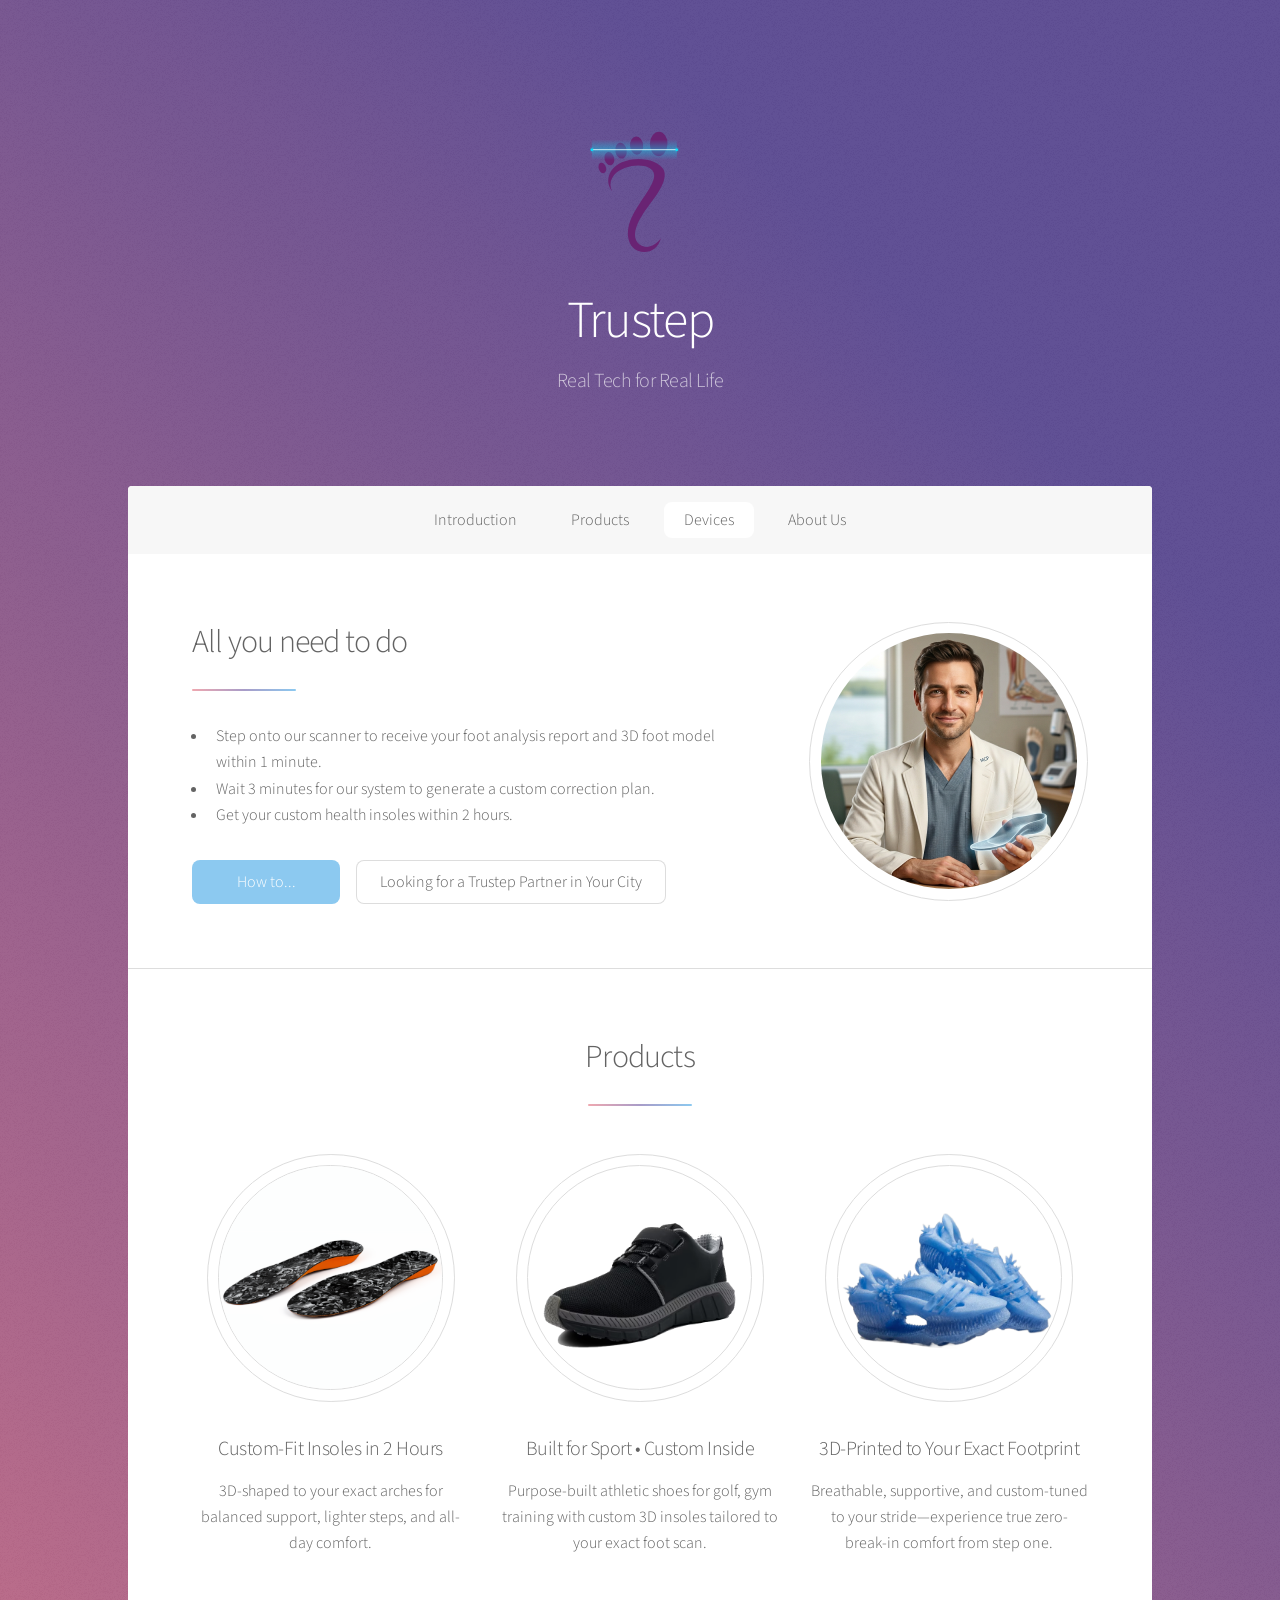
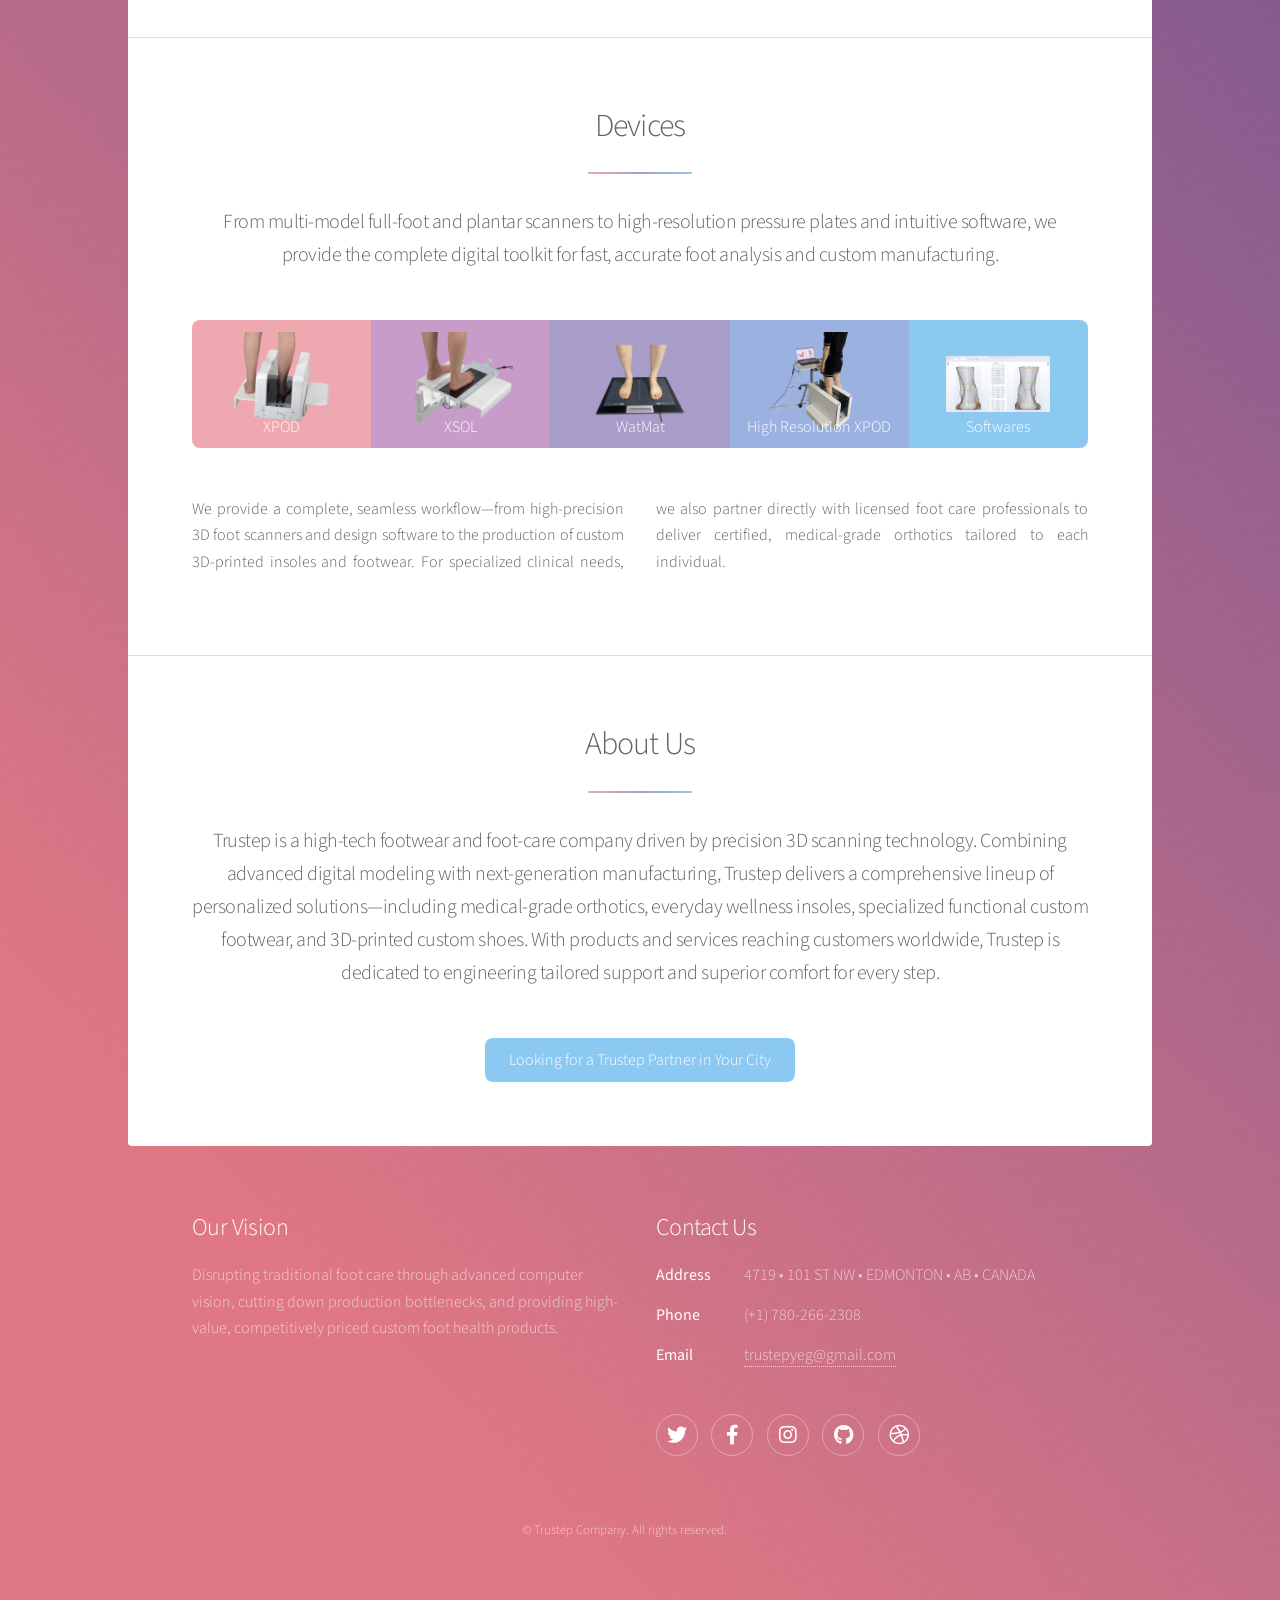
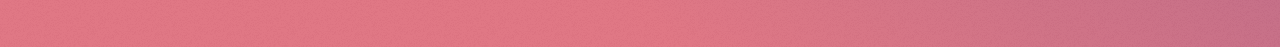
==== commit 39593f97: "修改加入链接位置" ====
--- a/index.html
+++ b/index.html
@@ -1,4 +1,4 @@
-<!DOCTYPE HTML>
+﻿<!DOCTYPE HTML>
 <!--
 	Stellar by HTML5 UP
 	html5up.net | @ajlkn
@@ -81,7 +81,8 @@
 								your custom health insoles within 2 hours.</li>
 						</ul>
 						<ul class="actions">
-							<li><a href="procedure.html" class="button">Learn More</a></li>
+							<li><a href="procedure.html"  class="button primary">How to...</a></li>
+							<li><a href="partner.html" class="button">Looking for a Trustep Partner in Your City</a></li>
 						</ul>
 					</div>
 					<span class="image"><img src="images/ai_avatar.png" alt="Trustep foot scanning technology" /></span>
